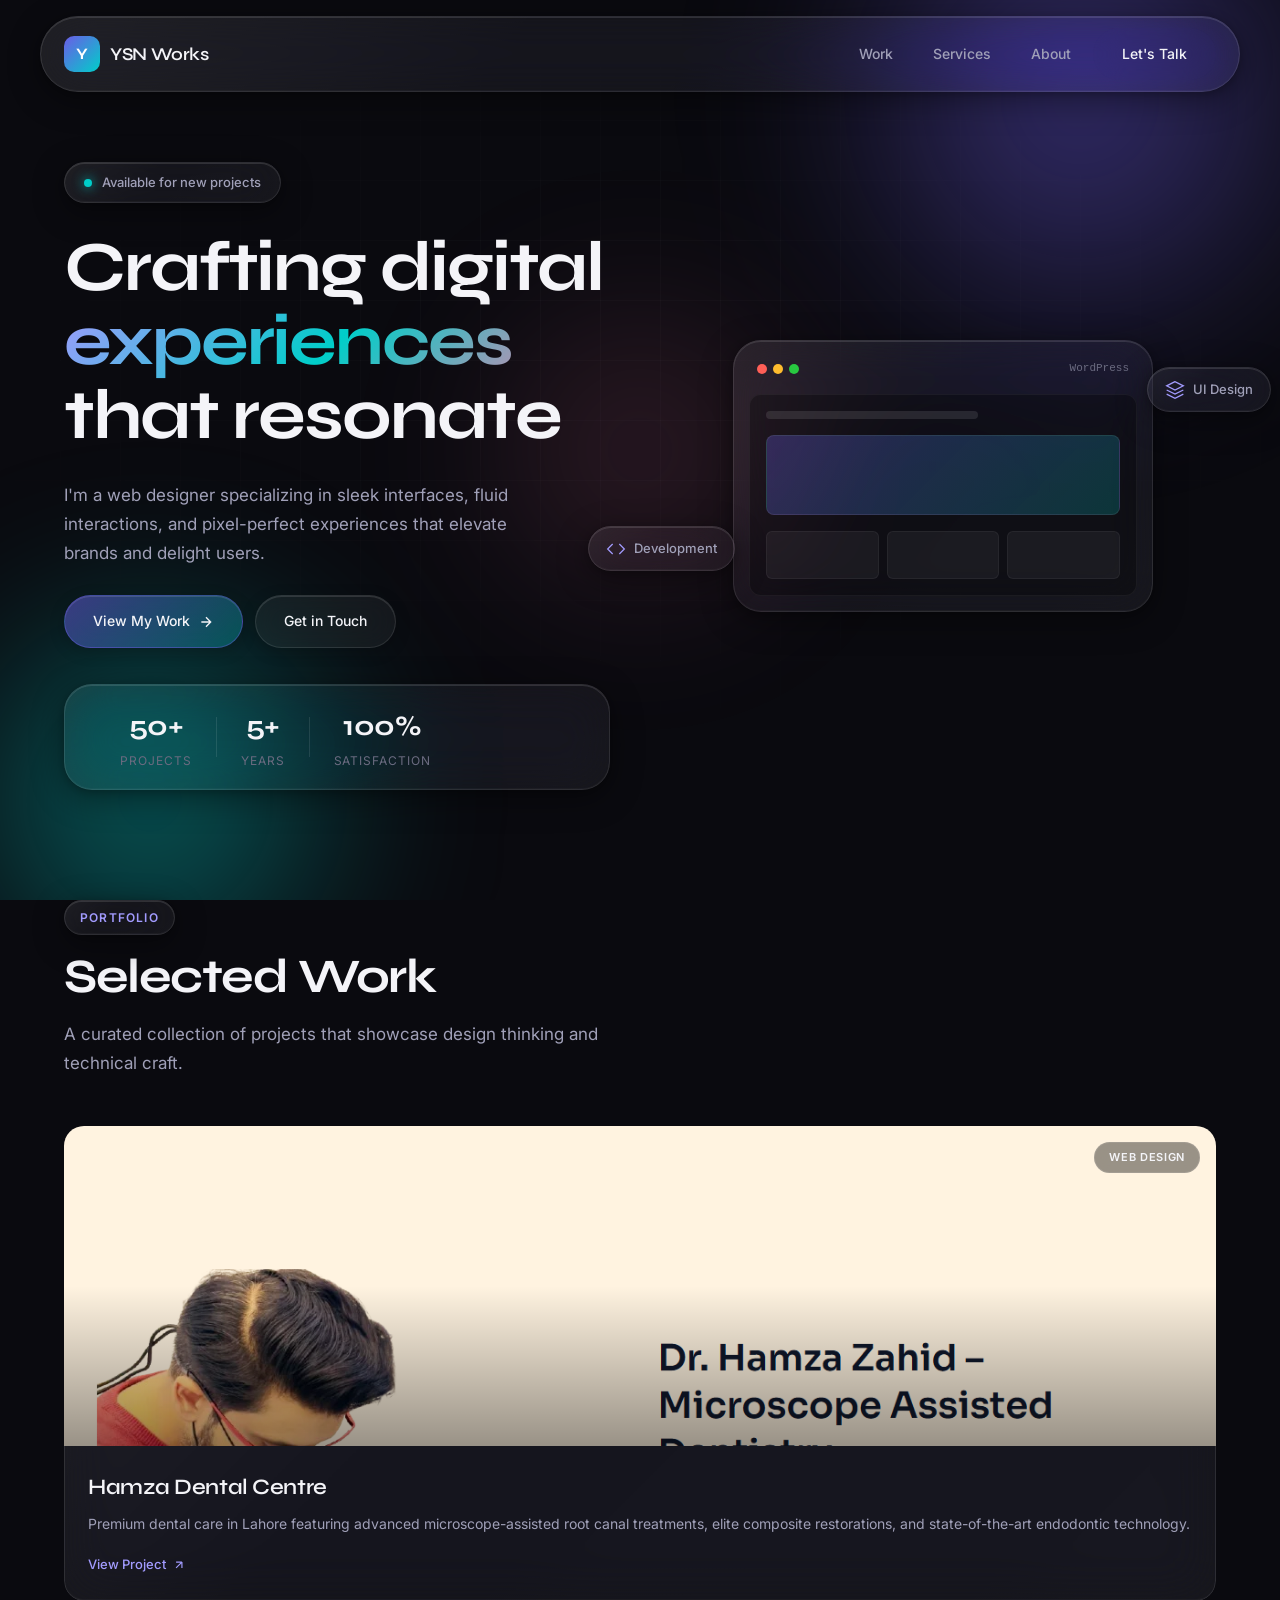
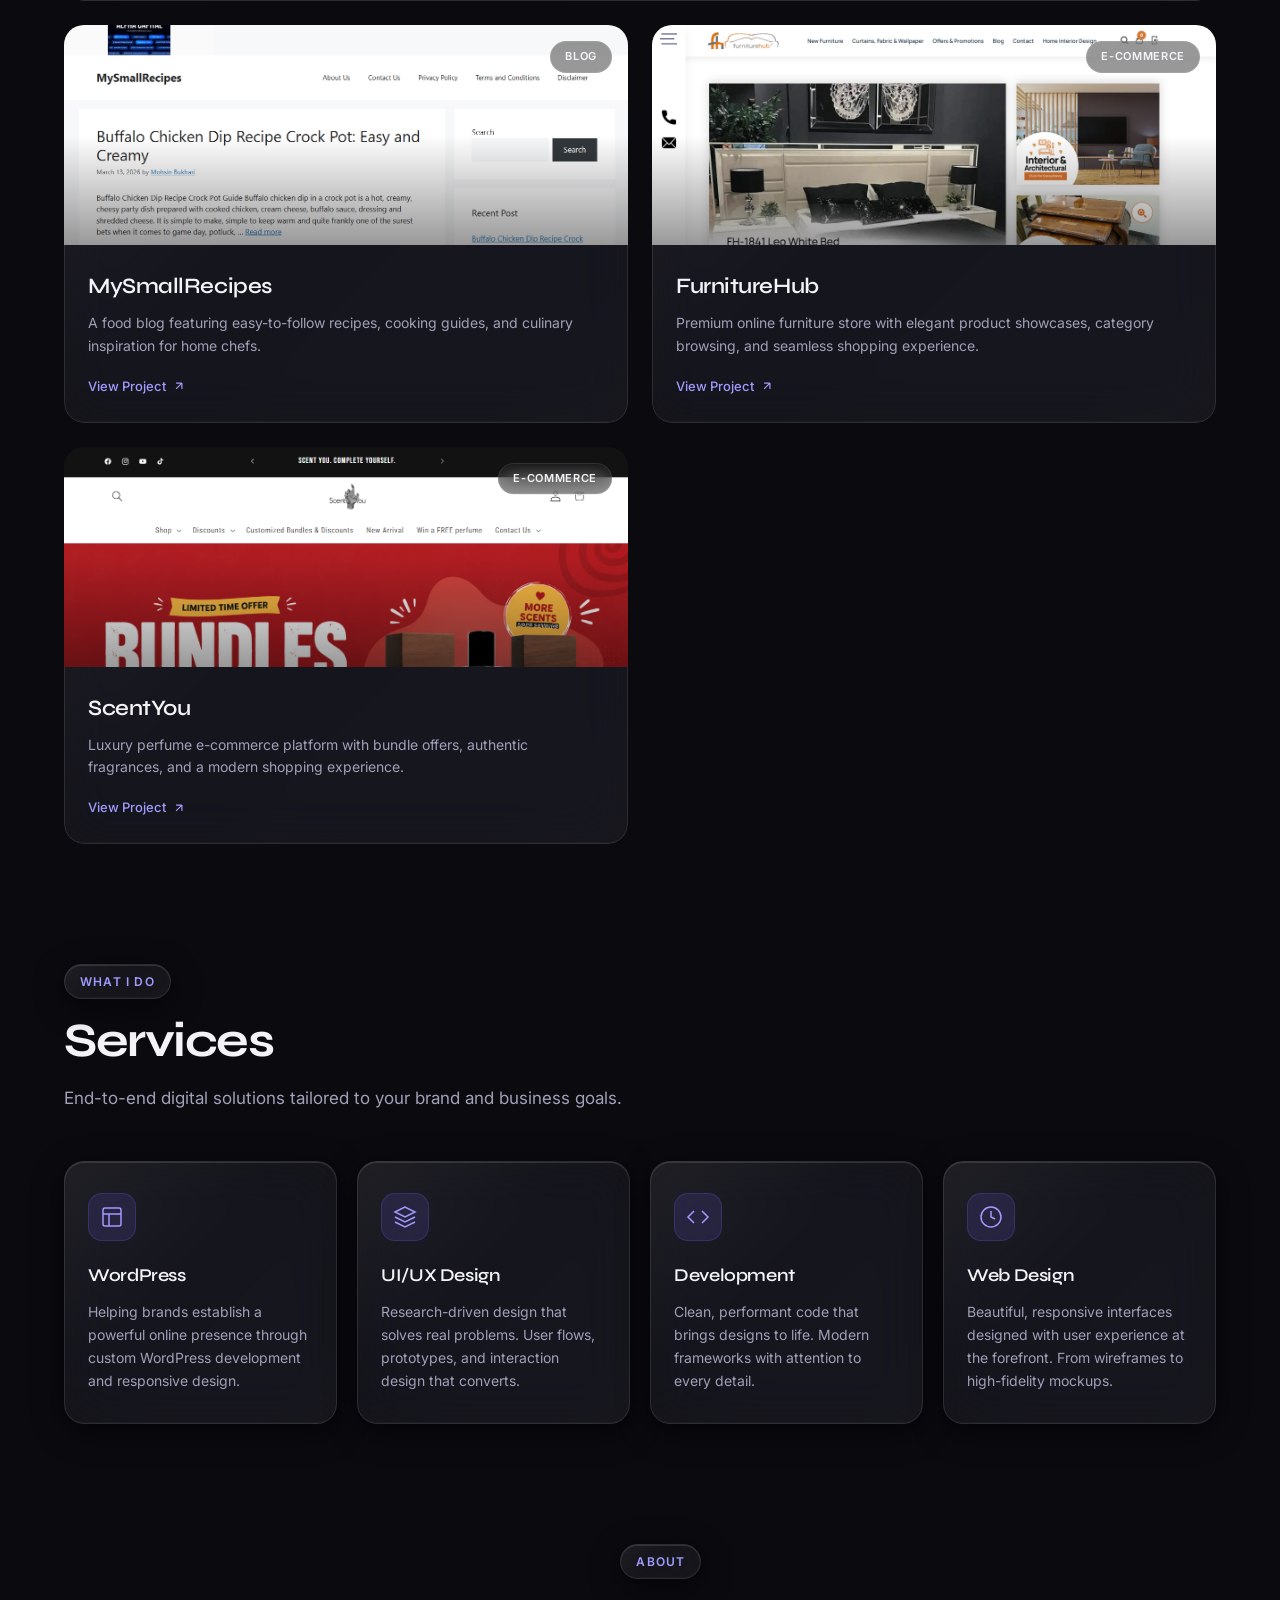
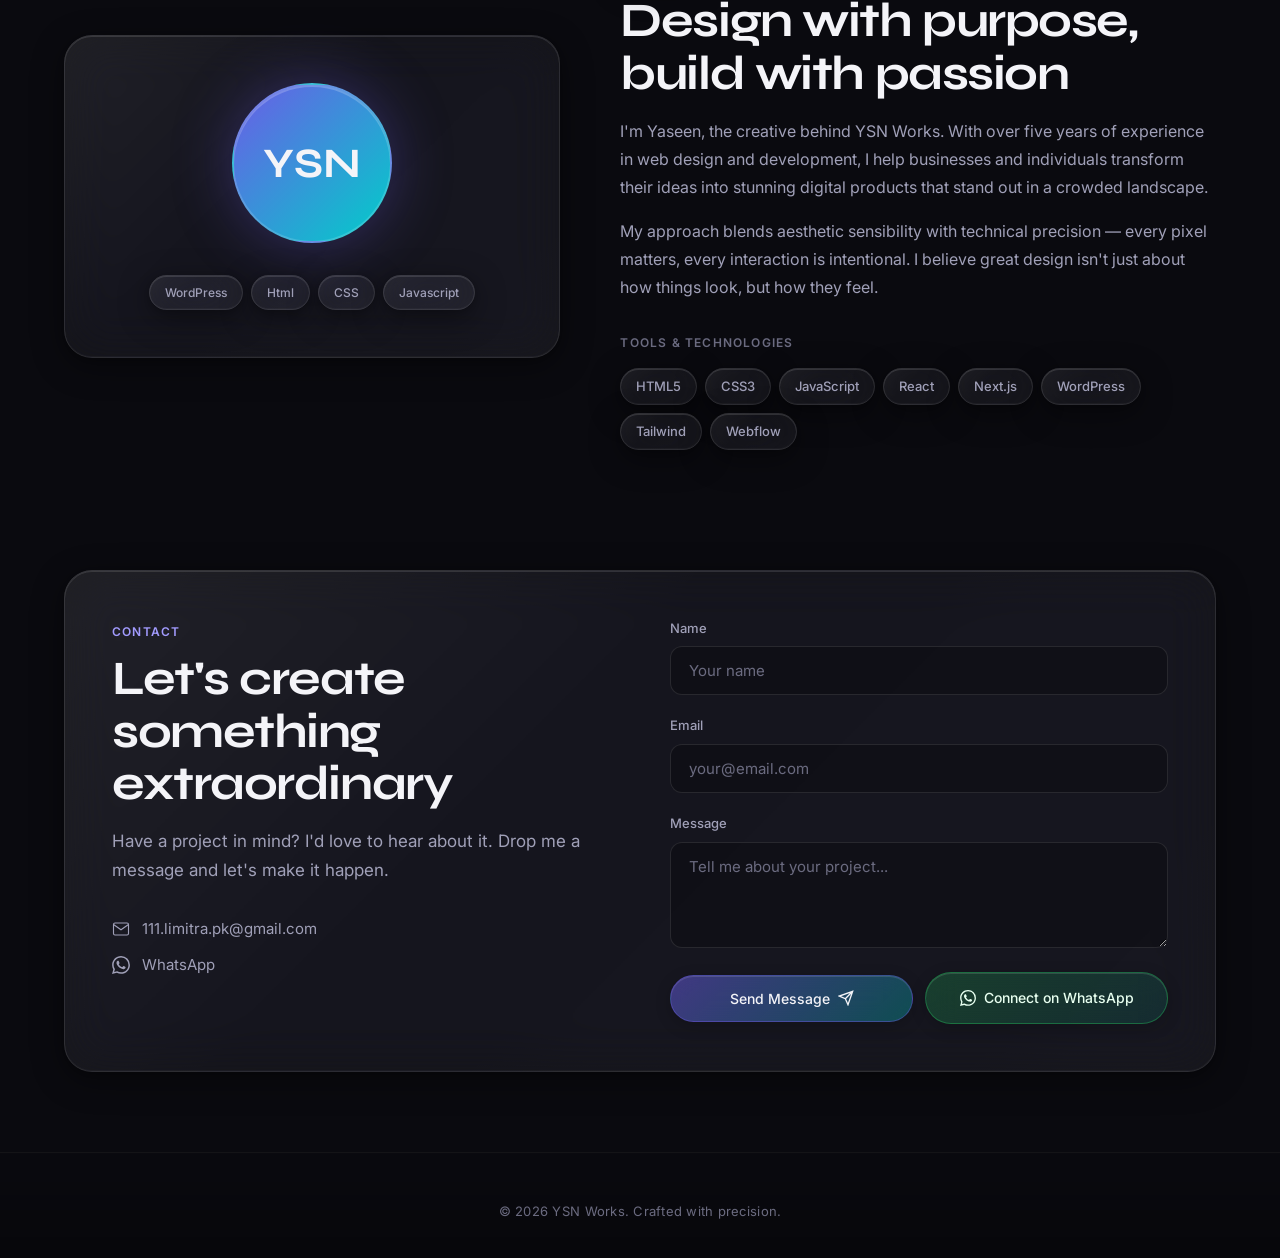
==== index.html @ 9c125fc9 "Add files via upload" ====
<!DOCTYPE html>
<html lang="en">

<head>
  <meta charset="UTF-8">
  <meta name="viewport" content="width=device-width, initial-scale=1.0">
  <meta name="description" content="YSN Works — Premium web design and digital experiences crafted with precision.">
  <title>YSN Works — WordPress Developer</title>
  <link rel="icon" type="image/png" href="Favicon.png">
<link rel="apple-touch-icon" href="Favicon.png">
  <link rel="preconnect" href="https://fonts.googleapis.com">
  <link rel="preconnect" href="https://fonts.gstatic.com" crossorigin>
  <link
    href="https://fonts.googleapis.com/css2?family=Inter:wght@300;400;500;600;700&family=Syne:wght@500;600;700;800&display=swap"
    rel="stylesheet">
  <link rel="stylesheet" href="styles.css">
</head>

<body>
  <!-- SVG Liquid Glass Filters -->
  <svg class="svg-filters" aria-hidden="true">
    <defs>
      <filter id="liquid-distort" x="-20%" y="-20%" width="140%" height="140%" color-interpolation-filters="sRGB">
        <feTurbulence type="fractalNoise" baseFrequency="0.012" numOctaves="3" seed="2" result="noise">
          <animate attributeName="baseFrequency" values="0.012;0.015;0.012" dur="8s" repeatCount="indefinite" />
        </feTurbulence>
        <feDisplacementMap in="SourceGraphic" in2="noise" scale="8" xChannelSelector="R" yChannelSelector="G"
          result="displaced" />
        <feGaussianBlur in="displaced" stdDeviation="0.5" result="blurred" />
      </filter>
      <filter id="liquid-glow" x="-50%" y="-50%" width="200%" height="200%">
        <feGaussianBlur stdDeviation="20" result="blur" />
        <feColorMatrix in="blur" type="matrix" values="1 0 0 0 0  0 1 0 0 0  0 0 1 0 0  0 0 0 0.4 0" />
      </filter>
    </defs>
  </svg>

  <!-- Ambient Background -->
  <div class="ambient" aria-hidden="true">
    <div class="orb orb-1"></div>
    <div class="orb orb-2"></div>
    <div class="orb orb-3"></div>
    <div class="grid-overlay"></div>
  </div>

  <!-- Navigation -->
  <header class="header">
    <nav class="nav glass-panel glass-nav" aria-label="Main navigation">
      <a href="#" class="logo" aria-label="YSN Works home">
        <span class="logo-mark">Y</span>
        <span class="logo-text">YSN Works</span>
      </a>
      <!-- <button class="nav-toggle" aria-label="Toggle menu" aria-expanded="false">
        <span></span>
        <span></span>
        <span></span>
      </button> -->
      <div class="nav-links-wrap">
        <div class="nav-jelly-pill" aria-hidden="true"></div>
        <ul class="nav-links">
          <li><a href="#work" class="nav-link"><span class="nav-link-text">Work</span></a></li>
          <li><a href="#services" class="nav-link"><span class="nav-link-text">Services</span></a></li>
          <li><a href="#about" class="nav-link"><span class="nav-link-text">About</span></a></li>
          <li><a href="#contact" class="nav-link nav-cta glass-btn"><span class="nav-link-text">Let's Talk</span></a></li>
        </ul>
      </div>
    </nav>
    <div class="nav-overlay" aria-hidden="true"></div>
  </header>

  <main>
    <!-- Hero -->
    <section class="hero" id="home">
      <div class="hero-content">
        <div class="glass-panel glass-badge">
          <span class="badge-dot"></span>
          Available for new projects
        </div>
        <h1 class="hero-title">
          <span class="title-line">Crafting digital</span>
          <span class="title-line title-accent">experiences</span>
          <span class="title-line">that resonate</span>
        </h1>
        <p class="hero-desc">
          I'm a web designer specializing in sleek interfaces, fluid interactions,
          and pixel-perfect experiences that elevate brands and delight users.
        </p>
        <div class="hero-actions">
          <a href="#work" class="glass-btn glass-btn-primary">
            View My Work
            <svg width="16" height="16" viewBox="0 0 24 24" fill="none" stroke="currentColor" stroke-width="2"
              aria-hidden="true">
              <path d="M5 12h14M12 5l7 7-7 7" />
            </svg>
          </a>
          <a href="#contact" class="glass-btn">Get in Touch</a>
        </div>
        <div class="hero-stats glass-panel">
          <div class="stat">
            <span class="stat-num">50+</span>
            <span class="stat-label">Projects</span>
          </div>
          <div class="stat-divider"></div>
          <div class="stat">
            <span class="stat-num">5+</span>
            <span class="stat-label">Years</span>
          </div>
          <div class="stat-divider"></div>
          <div class="stat">
            <span class="stat-num">100%</span>
            <span class="stat-label">Satisfaction</span>
          </div>
        </div>
      </div>
      <div class="hero-visual">
        <div class="glass-panel glass-card hero-card">
          <div class="card-header">
            <div class="window-dots">
              <span></span><span></span><span></span>
            </div>
            <span class="card-label">WordPress</span>
          </div>
          <div class="card-preview">
            <div class="preview-nav"></div>
            <div class="preview-hero-block"></div>
            <div class="preview-grid">
              <div class="preview-item"></div>
              <div class="preview-item"></div>
              <div class="preview-item"></div>
            </div>
          </div>
        </div>
        <div class="glass-panel glass-float glass-float-1">
          <svg width="20" height="20" viewBox="0 0 24 24" fill="none" stroke="currentColor" stroke-width="1.5"
            aria-hidden="true">
            <path d="M12 2L2 7l10 5 10-5-10-5zM2 17l10 5 10-5M2 12l10 5 10-5" />
          </svg>
          <span>UI Design</span>
        </div>
        <div class="glass-panel glass-float glass-float-2">
          <svg width="20" height="20" viewBox="0 0 24 24" fill="none" stroke="currentColor" stroke-width="1.5"
            aria-hidden="true">
            <path d="M16 18l6-6-6-6M8 6l-6 6 6 6" />
          </svg>
          <span>Development</span>
        </div>
      </div>
    </section>

    <!-- Work -->
    <section class="section" id="work">
  <div class="section-header">
    <span class="section-tag glass-panel">Portfolio</span>
    <h2 class="section-title">Selected Work</h2>
    <p class="section-desc">A curated collection of projects that showcase design thinking and technical craft.</p>
  </div>
  <div class="work-grid">
    
    <!-- Card 1: Hamza Dental Centre (Featured) -->
    <article class="glass-panel work-card work-card-featured">
      <div class="work-image">
        <img src="img-1.png" alt="Hamza Dental Centre - Microscope Assisted Dentistry" loading="lazy">
        <div class="work-overlay">
          <span class="work-tag">Web Design</span>
        </div>
      </div>
      <div class="work-info">
        <h3>Hamza Dental Centre</h3>
        <p>Premium dental care in Lahore featuring advanced microscope-assisted root canal treatments, elite composite restorations, and state-of-the-art endodontic technology.</p>
        <a href="https://hamzadentalcentre.com/" target="_blank" rel="noopener noreferrer" class="work-link" aria-label="View Hamza Dental Centre project">
          View Project
          <svg width="14" height="14" viewBox="0 0 24 24" fill="none" stroke="currentColor" stroke-width="2">
            <path d="M7 17L17 7M17 7H7M17 7v10" />
          </svg>
        </a>
      </div>
    </article>

    <!-- Card 2: MySmallRecipes -->
    <article class="glass-panel work-card">
      <div class="work-image">
        <img src="img-2.png" alt="MySmallRecipes - Food Blog" loading="lazy">
        <div class="work-overlay">
          <span class="work-tag">Blog</span>
        </div>
      </div>
      <div class="work-info">
        <h3>MySmallRecipes</h3>
        <p>A food blog featuring easy-to-follow recipes, cooking guides, and culinary inspiration for home chefs.</p>
        <a href="https://mysmallrecipes.com/" target="_blank" rel="noopener noreferrer" class="work-link" aria-label="View MySmallRecipes project">
          View Project
          <svg width="14" height="14" viewBox="0 0 24 24" fill="none" stroke="currentColor" stroke-width="2">
            <path d="M7 17L17 7M17 7H7M17 7v10" />
          </svg>
        </a>
      </div>
    </article>

    <!-- Card 3: FurnitureHub -->
    <article class="glass-panel work-card">
      <div class="work-image">
        <img src="img-3.png" alt="FurnitureHub - Online Furniture Store" loading="lazy">
        <div class="work-overlay">
          <span class="work-tag">E-Commerce</span>
        </div>
      </div>
      <div class="work-info">
        <h3>FurnitureHub</h3>
        <p>Premium online furniture store with elegant product showcases, category browsing, and seamless shopping experience.</p>
        <a href="https://furniturehub.pk/" target="_blank" rel="noopener noreferrer" class="work-link" aria-label="View FurnitureHub project">
          View Project
          <svg width="14" height="14" viewBox="0 0 24 24" fill="none" stroke="currentColor" stroke-width="2">
            <path d="M7 17L17 7M17 7H7M17 7v10" />
          </svg>
        </a>
      </div>
    </article>

    <!-- Card 4: ScentYou -->
    <article class="glass-panel work-card">
      <div class="work-image">
        <img src="img-4.png" alt="ScentYou - Perfume Store" loading="lazy">
        <div class="work-overlay">
          <span class="work-tag">E-Commerce</span>
        </div>
      </div>
      <div class="work-info">
        <h3>ScentYou</h3>
        <p>Luxury perfume e-commerce platform with bundle offers, authentic fragrances, and a modern shopping experience.</p>
        <a href="https://scentyou.pk/" target="_blank" rel="noopener noreferrer" class="work-link" aria-label="View ScentYou project">
          View Project
          <svg width="14" height="14" viewBox="0 0 24 24" fill="none" stroke="currentColor" stroke-width="2">
            <path d="M7 17L17 7M17 7H7M17 7v10" />
          </svg>
        </a>
      </div>
    </article>

  </div>
</section>

    <!-- Services -->
    <section class="section" id="services">
      <div class="section-header">
        <span class="section-tag glass-panel">What I Do</span>
        <h2 class="section-title">Services</h2>
        <p class="section-desc">End-to-end digital solutions tailored to your brand and business goals.</p>
      </div>
      <div class="services-grid">
        <div class="glass-panel service-card">
          <div class="service-icon">
            <svg width="24" height="24" viewBox="0 0 24 24" fill="none" stroke="currentColor" stroke-width="1.5">
              <rect x="3" y="3" width="18" height="18" rx="2" />
              <path d="M3 9h18M9 21V9" />
            </svg>
          </div>
          <h3>WordPress</h3>
          <p>Helping brands establish a powerful online presence through custom WordPress development and responsive design.</p>
        </div>
        <div class="glass-panel service-card">
          <div class="service-icon">
            <svg width="24" height="24" viewBox="0 0 24 24" fill="none" stroke="currentColor" stroke-width="1.5">
              <path d="M12 2L2 7l10 5 10-5-10-5zM2 17l10 5 10-5M2 12l10 5 10-5" />
            </svg>
          </div>
          <h3>UI/UX Design</h3>
          <p>Research-driven design that solves real problems. User flows, prototypes, and interaction design that
            converts.</p>
        </div>
        <div class="glass-panel service-card">
          <div class="service-icon">
            <svg width="24" height="24" viewBox="0 0 24 24" fill="none" stroke="currentColor" stroke-width="1.5">
              <path d="M16 18l6-6-6-6M8 6l-6 6 6 6" />
            </svg>
          </div>
          <h3>Development</h3>
          <p>Clean, performant code that brings designs to life. Modern frameworks with attention to every detail.</p>
        </div>
        <div class="glass-panel service-card">
          <div class="service-icon">
            <svg width="24" height="24" viewBox="0 0 24 24" fill="none" stroke="currentColor" stroke-width="1.5">
              <circle cx="12" cy="12" r="10" />
              <path d="M12 6v6l4 2" />
            </svg>
          </div>
          <h3>Web Design</h3>
          <p>Beautiful, responsive interfaces designed with user experience at the forefront. From wireframes to
            high-fidelity mockups.</p>
        </div>
      </div>
    </section>

    <!-- About -->
    <section class="section" id="about">
      <div class="about-layout">
        <div class="about-visual">
          <div class="glass-panel about-card">
            <div class="about-avatar">
              <span>YSN</span>
            </div>
            <div class="about-skills-mini">
              <span class="glass-panel skill-pill">WordPress</span>
              <span class="glass-panel skill-pill">Html</span>
              <span class="glass-panel skill-pill">CSS</span>
              <span class="glass-panel skill-pill">Javascript</span>
            </div>
          </div>
        </div>
        <div class="about-content">
          <span class="section-tag glass-panel">About</span>
          <h2 class="section-title">Design with purpose,<br>build with passion</h2>
          <p class="about-text">
            I'm Yaseen, the creative behind YSN Works. With over five years of experience in web design
            and development, I help businesses and individuals transform their ideas into stunning digital
            products that stand out in a crowded landscape.
          </p>
          <p class="about-text">
            My approach blends aesthetic sensibility with technical precision — every pixel matters,
            every interaction is intentional. I believe great design isn't just about how things look,
            but how they feel.
          </p>
          <div class="tools-list">
            <span class="tools-label">Tools & Technologies</span>
            <div class="tools-grid">
              <span class="glass-panel tool-item">HTML5</span>
              <span class="glass-panel tool-item">CSS3</span>
              <span class="glass-panel tool-item">JavaScript</span>
              <span class="glass-panel tool-item">React</span>
              <span class="glass-panel tool-item">Next.js</span>
              <span class="glass-panel tool-item">WordPress</span>
              <span class="glass-panel tool-item">Tailwind</span>
              <span class="glass-panel tool-item">Webflow</span>
            </div>
          </div>
        </div>
      </div>
    </section>

    <!-- Contact -->
    <section class="section section-contact" id="contact">
      <div class="contact-wrapper glass-panel">
        <div class="contact-content">
          <span class="section-tag">Contact</span>
          <h2 class="section-title">Let's create something<br>extraordinary</h2>
          <p class="section-desc">Have a project in mind? I'd love to hear about it. Drop me a message and let's make it
            happen.</p>
          <div class="contact-links">
            <a href="mailto:111.limitra.pk@gmail.com" class="contact-link">
              <svg width="18" height="18" viewBox="0 0 24 24" fill="none" stroke="currentColor" stroke-width="1.5">
                <path d="M4 4h16c1.1 0 2 .9 2 2v12c0 1.1-.9 2-2 2H4c-1.1 0-2-.9-2-2V6c0-1.1.9-2 2-2z" />
                <path d="M22 6l-10 7L2 6" />
              </svg>
              111.limitra.pk@gmail.com
            </a>
            <a href="https://wa.me/message/6MF5FBRHGIPXM1" class="contact-link" target="_blank" rel="noopener noreferrer">
              <svg width="18" height="18" viewBox="0 0 24 24" fill="currentColor" aria-hidden="true">
                <path d="M17.472 14.382c-.297-.149-1.758-.867-2.03-.967-.273-.099-.471-.148-.67.15-.197.297-.767.966-.94 1.164-.173.199-.347.223-.644.075-.297-.15-1.255-.463-2.39-1.475-.883-.788-1.48-1.761-1.653-2.059-.173-.297-.018-.458.13-.606.134-.133.298-.347.446-.52.149-.174.198-.298.298-.497.099-.198.05-.371-.025-.52-.075-.149-.669-1.612-.916-2.207-.242-.579-.487-.5-.669-.51-.173-.008-.371-.01-.57-.01-.198 0-.52.074-.792.372-.272.297-1.04 1.016-1.04 2.479 0 1.462 1.065 2.875 1.213 3.074.149.198 2.096 3.2 5.077 4.487.709.306 1.262.489 1.694.625.712.227 1.36.195 1.871.118.571-.085 1.758-.719 2.006-1.413.248-.694.248-1.289.173-1.413-.074-.124-.272-.198-.57-.347m-5.421 7.403h-.004a9.87 9.87 0 01-5.031-1.378l-.361-.214-3.741.982.998-3.648-.235-.374a9.86 9.86 0 01-1.51-5.26c.001-5.45 4.436-9.884 9.888-9.884 2.64 0 5.122 1.03 6.988 2.898a9.825 9.825 0 012.893 6.994c-.003 5.45-4.435 9.884-9.885 9.884m8.413-18.297A11.815 11.815 0 0012.05 0C5.495 0 .16 5.335.157 11.892c0 2.096.547 4.142 1.588 5.945L.057 24l6.305-1.654a11.882 11.882 0 005.683 1.448h.005c6.554 0 11.89-5.335 11.893-11.893a11.821 11.821 0 00-3.48-8.413z"/>
              </svg>
              WhatsApp
            </a>
          </div>
        </div>
        <form class="contact-form" aria-label="Contact form" novalidate>
          <input type="checkbox" name="botcheck" class="form-botcheck" tabindex="-1" autocomplete="off" aria-hidden="true">
          <div class="form-group">
            <label for="name">Name</label>
            <input type="text" id="name" name="name" placeholder="Your name" required>
          </div>
          <div class="form-group">
            <label for="email">Email</label>
            <input type="email" id="email" name="email" placeholder="your@email.com" required>
          </div>
          <div class="form-group">
            <label for="message">Message</label>
            <textarea id="message" name="message" rows="4" placeholder="Tell me about your project..."
              required></textarea>
          </div>
          <div class="form-actions">
            <button type="submit" class="glass-btn glass-btn-primary form-submit" id="contact-submit">
              <span class="btn-label">Send Message</span>
              <svg class="btn-icon" width="16" height="16" viewBox="0 0 24 24" fill="none" stroke="currentColor" stroke-width="2" aria-hidden="true">
                <path d="M22 2L11 13M22 2l-7 20-4-9-9-4 20-7z" />
              </svg>
            </button>
            <a
              href="https://wa.me/message/6MF5FBRHGIPXM1"
              class="glass-btn whatsapp-btn"
              target="_blank"
              rel="noopener noreferrer"
            >
              <svg class="btn-icon" width="16" height="16" viewBox="0 0 24 24" fill="currentColor" aria-hidden="true">
                <path d="M17.472 14.382c-.297-.149-1.758-.867-2.03-.967-.273-.099-.471-.148-.67.15-.197.297-.767.966-.94 1.164-.173.199-.347.223-.644.075-.297-.15-1.255-.463-2.39-1.475-.883-.788-1.48-1.761-1.653-2.059-.173-.297-.018-.458.13-.606.134-.133.298-.347.446-.52.149-.174.198-.298.298-.497.099-.198.05-.371-.025-.52-.075-.149-.669-1.612-.916-2.207-.242-.579-.487-.5-.669-.51-.173-.008-.371-.01-.57-.01-.198 0-.52.074-.792.372-.272.297-1.04 1.016-1.04 2.479 0 1.462 1.065 2.875 1.213 3.074.149.198 2.096 3.2 5.077 4.487.709.306 1.262.489 1.694.625.712.227 1.36.195 1.871.118.571-.085 1.758-.719 2.006-1.413.248-.694.248-1.289.173-1.413-.074-.124-.272-.198-.57-.347m-5.421 7.403h-.004a9.87 9.87 0 01-5.031-1.378l-.361-.214-3.741.982.998-3.648-.235-.374a9.86 9.86 0 01-1.51-5.26c.001-5.45 4.436-9.884 9.888-9.884 2.64 0 5.122 1.03 6.988 2.898a9.825 9.825 0 012.893 6.994c-.003 5.45-4.435 9.884-9.885 9.884m8.413-18.297A11.815 11.815 0 0012.05 0C5.495 0 .16 5.335.157 11.892c0 2.096.547 4.142 1.588 5.945L.057 24l6.305-1.654a11.882 11.882 0 005.683 1.448h.005c6.554 0 11.89-5.335 11.893-11.893a11.821 11.821 0 00-3.48-8.413z"/>
              </svg>
              <span class="btn-label">Connect on WhatsApp</span>
            </a>
          </div>
          <p class="form-status" id="form-status" role="status" aria-live="polite"></p>
        </form>
      </div>
    </section>
  </main>

  <footer class="footer">
    <p class="footer-copy">&copy; 2026 YSN Works. Crafted with precision.</p>
  </footer>

  <script src="contact-config.js"></script>
  <script src="main.js"></script>
</body>

</html>
---- styles.css ----
/* ============================================
   YSN Works — Liquid Glass Portfolio
   Dark theme · iOS 26-inspired glass material
   ============================================ */

:root {
  --bg-deep: #0a0a0f;
  --bg-base: #0f0f17;
  --bg-elevated: #16161f;

  --text-primary: #f4f4f8;
  --text-secondary: #a0a0b8;
  --text-muted: #6b6b80;

  --accent: #6c5ce7;
  --accent-light: #a29bfe;
  --accent-glow: rgba(108, 92, 231, 0.35);
  --accent-secondary: #00cec9;
  --accent-secondary-glow: rgba(0, 206, 201, 0.25);

  --glass-bg: rgba(255, 255, 255, 0.04);
  --glass-bg-hover: rgba(255, 255, 255, 0.07);
  --glass-border: rgba(255, 255, 255, 0.1);
  --glass-border-bright: rgba(255, 255, 255, 0.18);
  --glass-highlight: rgba(255, 255, 255, 0.12);
  --glass-shadow: rgba(0, 0, 0, 0.4);

  --radius-sm: 12px;
  --radius-md: 20px;
  --radius-lg: 28px;
  --radius-full: 9999px;

  --font-display: 'Syne', system-ui, sans-serif;
  --font-body: 'Inter', system-ui, sans-serif;

  --nav-height: 72px;
  --section-gap: 120px;
  --container: 1200px;

  --ease-out: cubic-bezier(0.16, 1, 0.3, 1);
  --ease-spring: cubic-bezier(0.34, 1.56, 0.64, 1);
  --ease-jelly: cubic-bezier(0.68, -0.55, 0.265, 1.55);
}

*,
*::before,
*::after {
  box-sizing: border-box;
  margin: 0;
  padding: 0;
}

html {
  scroll-behavior: smooth;
  -webkit-font-smoothing: antialiased;
  -moz-osx-font-smoothing: grayscale;
  overflow-x: hidden;
}

body {
  font-family: var(--font-body);
  font-size: 16px;
  line-height: 1.6;
  color: var(--text-primary);
  background: var(--bg-deep);
  overflow-x: hidden;
  min-height: 100vh;
}

.svg-filters {
  position: absolute;
  width: 0;
  height: 0;
  overflow: hidden;
}

/* ---- Ambient Background ---- */
.ambient {
  position: fixed;
  inset: 0;
  z-index: 0;
  pointer-events: none;
  overflow: hidden;
}

.orb {
  position: absolute;
  border-radius: 50%;
  filter: blur(80px);
  opacity: 0.5;
  animation: orb-drift 20s ease-in-out infinite;
}

.orb-1 {
  width: 600px;
  height: 600px;
  background: radial-gradient(circle, var(--accent) 0%, transparent 70%);
  top: -200px;
  right: -100px;
  animation-delay: 0s;
}

.orb-2 {
  width: 500px;
  height: 500px;
  background: radial-gradient(circle, var(--accent-secondary) 0%, transparent 70%);
  bottom: -150px;
  left: -100px;
  animation-delay: -7s;
}

.orb-3 {
  width: 400px;
  height: 400px;
  background: radial-gradient(circle, #fd79a8 0%, transparent 70%);
  top: 50%;
  left: 50%;
  transform: translate(-50%, -50%);
  opacity: 0.2;
  animation-delay: -14s;
}

@keyframes orb-drift {

  0%,
  100% {
    transform: translate(0, 0) scale(1);
  }

  33% {
    transform: translate(30px, -40px) scale(1.05);
  }

  66% {
    transform: translate(-20px, 30px) scale(0.95);
  }
}

.grid-overlay {
  position: absolute;
  inset: 0;
  background-image:
    linear-gradient(rgba(255, 255, 255, 0.02) 1px, transparent 1px),
    linear-gradient(90deg, rgba(255, 255, 255, 0.02) 1px, transparent 1px);
  background-size: 60px 60px;
  mask-image: radial-gradient(ellipse 80% 60% at 50% 40%, black 20%, transparent 70%);
}

/* ---- Liquid Glass Panel System ---- */
.glass-panel {
  position: relative;
  isolation: isolate;
  border-radius: var(--radius-md);
}

.glass-panel::before {
  content: '';
  position: absolute;
  inset: 0;
  border-radius: inherit;
  z-index: -2;
  backdrop-filter: blur(24px) saturate(1.8);
  -webkit-backdrop-filter: blur(24px) saturate(1.8);
  background: var(--glass-bg);
}

.glass-panel::after {
  content: '';
  position: absolute;
  inset: 0;
  border-radius: inherit;
  z-index: -1;
  border: 1px solid var(--glass-border);
  box-shadow:
    inset 0 1px 0 var(--glass-highlight),
    inset 0 -1px 0 rgba(255, 255, 255, 0.03),
    0 8px 32px var(--glass-shadow),
    0 2px 8px rgba(0, 0, 0, 0.2);
  pointer-events: none;
}

/* Chromium liquid distortion layer */
@supports (backdrop-filter: blur(1px)) {

  .glass-panel>.glass-distort,
  .glass-panel.glass-distort-enabled::before {
    filter: url(#liquid-distort);
  }
}

/* Specular rim light on top edge */
.glass-panel {
  background: linear-gradient(135deg,
      rgba(255, 255, 255, 0.06) 0%,
      rgba(255, 255, 255, 0.01) 40%,
      rgba(255, 255, 255, 0.02) 100%);
}

/* ---- Navigation ---- */
.header {
  position: fixed;
  top: 0;
  left: 0;
  right: 0;
  z-index: 100;
  padding: 16px 24px;
}

.nav {
  display: flex;
  align-items: center;
  justify-content: space-between;
  max-width: var(--container);
  margin: 0 auto;
  padding: 12px 24px;
  border-radius: var(--radius-full);
}

.glass-nav {
  transition: box-shadow 0.4s var(--ease-out), transform 0.5s var(--ease-spring);
}

.glass-nav.scrolled {
  transform: scale(0.98);
}

.glass-nav.scrolled::after {
  box-shadow:
    inset 0 1px 0 var(--glass-highlight),
    inset 0 -1px 0 rgba(255, 255, 255, 0.03),
    0 12px 40px var(--glass-shadow),
    0 0 60px var(--accent-glow);
}

.logo {
  display: flex;
  align-items: center;
  gap: 10px;
  text-decoration: none;
  color: var(--text-primary);
  transition: transform 0.45s var(--ease-jelly);
}

.logo:hover {
  transform: scale(1.04);
}

.logo-mark {
  display: flex;
  align-items: center;
  justify-content: center;
  width: 36px;
  height: 36px;
  font-family: var(--font-display);
  font-weight: 700;
  font-size: 16px;
  background: linear-gradient(135deg, var(--accent), var(--accent-secondary));
  border-radius: 10px;
  color: white;
}

.logo-text {
  font-family: var(--font-display);
  font-weight: 600;
  font-size: 18px;
  letter-spacing: -0.02em;
}

.nav-links-wrap {
  position: relative;
}

.nav-links {
  display: flex;
  align-items: center;
  gap: 4px;
  list-style: none;
  position: relative;
}

.nav-links li {
  position: relative;
  z-index: 1;
}

/* Floating liquid glass jelly pill */
.nav-jelly-pill {
  position: absolute;
  top: 0;
  left: 0;
  width: 0;
  height: 0;
  border-radius: var(--radius-full);
  pointer-events: none;
  z-index: 0;
  opacity: 0;
  visibility: hidden;
  background: linear-gradient(145deg,
      rgba(255, 255, 255, 0.16) 0%,
      rgba(255, 255, 255, 0.04) 45%,
      rgba(108, 92, 231, 0.12) 100%);
  backdrop-filter: blur(20px) saturate(2);
  -webkit-backdrop-filter: blur(20px) saturate(2);
  border: 1px solid rgba(255, 255, 255, 0.18);
  box-shadow:
    inset 0 1px 0 rgba(255, 255, 255, 0.28),
    inset 0 -2px 8px rgba(255, 255, 255, 0.04),
    0 6px 24px rgba(108, 92, 231, 0.3),
    0 0 40px rgba(0, 206, 201, 0.12);
  transition:
    left 0.5s var(--ease-jelly),
    top 0.5s var(--ease-jelly),
    width 0.5s var(--ease-jelly),
    height 0.5s var(--ease-jelly),
    opacity 0.35s ease,
    visibility 0.35s ease;
  transform-origin: center center;
  will-change: left, top, width, height, transform;
}

.nav-jelly-pill.visible {
  opacity: 1;
  visibility: visible;
}

.nav-jelly-pill.wobble {
  animation: nav-jelly-wobble 0.65s var(--ease-jelly);
}

@keyframes nav-jelly-wobble {
  0% {
    transform: scale(0.88, 1.12);
  }

  20% {
    transform: scale(1.14, 0.9);
  }

  40% {
    transform: scale(0.94, 1.08);
  }

  60% {
    transform: scale(1.06, 0.96);
  }

  80% {
    transform: scale(0.98, 1.02);
  }

  100% {
    transform: scale(1, 1);
  }
}

.nav-link {
  display: block;
  text-decoration: none;
  color: var(--text-secondary);
  font-size: 14px;
  font-weight: 500;
  padding: 10px 18px;
  border-radius: var(--radius-full);
  position: relative;
  transition: color 0.3s ease, transform 0.45s var(--ease-jelly);
}

.nav-link-text {
  display: block;
  transition: transform 0.45s var(--ease-jelly);
}

.nav-link:hover,
.nav-link:focus-visible {
  color: var(--text-primary);
  outline: none;
}

.nav-link:hover .nav-link-text,
.nav-link:focus-visible .nav-link-text {
  transform: scale(1.06) translateY(-1px);
  animation: nav-text-jelly 0.55s var(--ease-jelly);
}

@keyframes nav-text-jelly {
  0% {
    transform: scale(1) translateY(0);
  }

  35% {
    transform: scale(1.1, 0.94) translateY(-3px);
  }

  65% {
    transform: scale(0.97, 1.04) translateY(-1px);
  }

  100% {
    transform: scale(1.06) translateY(-1px);
  }
}

.nav-cta {
  color: var(--text-primary) !important;
  background: transparent !important;
  border-color: transparent !important;
  box-shadow: none !important;
}

.nav-cta:hover {
  background: transparent !important;
  border-color: transparent !important;
  box-shadow: none !important;
  transform: none !important;
}

.nav-cta.glass-btn:hover .nav-link-text {
  transform: scale(1.08) translateY(-2px);
}

.nav-toggle {
  display: none;
  flex-direction: column;
  gap: 5px;
  background: none;
  border: none;
  cursor: pointer;
  padding: 8px;
  position: relative;
  z-index: 101;
}

.nav-toggle span {
  display: block;
  width: 22px;
  height: 2px;
  background: var(--text-primary);
  border-radius: 2px;
  transition: transform 0.3s, opacity 0.3s;
}

/* ---- Glass Buttons ---- */
.glass-btn {
  display: inline-flex;
  align-items: center;
  gap: 8px;
  padding: 14px 28px;
  font-family: var(--font-body);
  font-size: 14px;
  font-weight: 500;
  color: var(--text-primary);
  text-decoration: none;
  border: none;
  cursor: pointer;
  border-radius: var(--radius-full);
  position: relative;
  isolation: isolate;
  background: rgba(255, 255, 255, 0.05);
  backdrop-filter: blur(16px);
  -webkit-backdrop-filter: blur(16px);
  border: 1px solid var(--glass-border);
  box-shadow:
    inset 0 1px 0 var(--glass-highlight),
    0 4px 16px rgba(0, 0, 0, 0.2);
  transition: transform 0.3s var(--ease-spring), background 0.3s, box-shadow 0.3s, border-color 0.3s;
}

.glass-btn:hover {
  background: rgba(255, 255, 255, 0.09);
  border-color: var(--glass-border-bright);
  transform: translateY(-2px);
  box-shadow:
    inset 0 1px 0 rgba(255, 255, 255, 0.15),
    0 8px 24px rgba(0, 0, 0, 0.3),
    0 0 20px var(--accent-glow);
}

.glass-btn-primary {
  background: linear-gradient(135deg, rgba(108, 92, 231, 0.5), rgba(0, 206, 201, 0.3));
  border-color: rgba(108, 92, 231, 0.4);
}

.glass-btn-primary:hover {
  background: linear-gradient(135deg, rgba(108, 92, 231, 0.65), rgba(0, 206, 201, 0.45));
  box-shadow:
    inset 0 1px 0 rgba(255, 255, 255, 0.2),
    0 8px 32px var(--accent-glow),
    0 0 40px var(--accent-secondary-glow);
}

/* ---- Hero ---- */
.hero {
  position: relative;
  z-index: 1;
  display: grid;
  grid-template-columns: 1fr 1fr;
  gap: 60px;
  align-items: center;
  max-width: var(--container);
  margin: 0 auto;
  padding: calc(var(--nav-height) + 60px) 24px 80px;
  min-height: 100vh;
}

.hero-content {
  display: flex;
  flex-direction: column;
  gap: 28px;
}

.glass-badge {
  display: inline-flex;
  align-items: center;
  gap: 10px;
  padding: 10px 20px;
  font-size: 13px;
  font-weight: 500;
  color: var(--text-secondary);
  border-radius: var(--radius-full);
  align-self: flex-start;
}

.badge-dot {
  width: 8px;
  height: 8px;
  background: #00cec9;
  border-radius: 50%;
  box-shadow: 0 0 12px #00cec9;
  animation: pulse-dot 2s ease-in-out infinite;
}

@keyframes pulse-dot {

  0%,
  100% {
    opacity: 1;
    transform: scale(1);
  }

  50% {
    opacity: 0.7;
    transform: scale(0.85);
  }
}

.hero-title {
  font-family: var(--font-display);
  font-size: clamp(40px, 5.5vw, 72px);
  font-weight: 700;
  line-height: 1.05;
  letter-spacing: -0.03em;
}

.title-line {
  display: block;
}

.title-accent {
  background: linear-gradient(135deg, var(--accent-light), var(--accent-secondary), #fd79a8);
  -webkit-background-clip: text;
  background-clip: text;
  -webkit-text-fill-color: transparent;
}

.hero-desc {
  font-size: 17px;
  color: var(--text-secondary);
  max-width: 480px;
  line-height: 1.7;
}

.hero-actions {
  display: flex;
  gap: 12px;
  flex-wrap: wrap;
}

.hero-stats {
  display: flex;
  align-items: center;
  gap: 0;
  padding: 20px 32px;
  border-radius: var(--radius-lg);
  margin-top: 8px;
}

.stat {
  display: flex;
  flex-direction: column;
  align-items: center;
  padding: 0 24px;
}

.stat-num {
  font-family: var(--font-display);
  font-size: 28px;
  font-weight: 700;
  letter-spacing: -0.02em;
}

.stat-label {
  font-size: 12px;
  color: var(--text-muted);
  text-transform: uppercase;
  letter-spacing: 0.08em;
  margin-top: 2px;
}

.stat-divider {
  width: 1px;
  height: 40px;
  background: var(--glass-border);
}

/* Hero Visual */
.hero-visual {
  position: relative;
  display: flex;
  justify-content: center;
  align-items: center;
}

.hero-card {
  width: 100%;
  max-width: 420px;
  padding: 16px;
  border-radius: var(--radius-lg);
  animation: float-card 6s ease-in-out infinite;
}

@keyframes float-card {

  0%,
  100% {
    transform: translateY(0);
  }

  50% {
    transform: translateY(-12px);
  }
}

.card-header {
  display: flex;
  align-items: center;
  justify-content: space-between;
  margin-bottom: 12px;
  padding: 4px 8px;
}

.window-dots {
  display: flex;
  gap: 6px;
}

.window-dots span {
  width: 10px;
  height: 10px;
  border-radius: 50%;
  background: rgba(255, 255, 255, 0.15);
}

.window-dots span:first-child {
  background: #ff5f57;
}

.window-dots span:nth-child(2) {
  background: #febc2e;
}

.window-dots span:nth-child(3) {
  background: #28c840;
}

.card-label {
  font-size: 11px;
  color: var(--text-muted);
  font-family: monospace;
}

.card-preview {
  background: rgba(0, 0, 0, 0.3);
  border-radius: var(--radius-sm);
  padding: 16px;
  border: 1px solid rgba(255, 255, 255, 0.05);
}

.preview-nav {
  height: 8px;
  width: 60%;
  background: rgba(255, 255, 255, 0.1);
  border-radius: 4px;
  margin-bottom: 16px;
}

.preview-hero-block {
  height: 80px;
  background: linear-gradient(135deg, rgba(108, 92, 231, 0.3), rgba(0, 206, 201, 0.2));
  border-radius: 8px;
  margin-bottom: 16px;
  border: 1px solid rgba(255, 255, 255, 0.08);
}

.preview-grid {
  display: grid;
  grid-template-columns: repeat(3, 1fr);
  gap: 8px;
}

.preview-item {
  height: 48px;
  background: rgba(255, 255, 255, 0.05);
  border-radius: 6px;
  border: 1px solid rgba(255, 255, 255, 0.05);
}

.glass-float {
  position: absolute;
  display: flex;
  align-items: center;
  gap: 8px;
  padding: 12px 18px;
  font-size: 13px;
  font-weight: 500;
  color: var(--text-secondary);
  border-radius: var(--radius-full);
  white-space: nowrap;
}

.glass-float svg {
  color: var(--accent-light);
}

.glass-float-1 {
  top: 10%;
  right: -10%;
  animation: float-1 5s ease-in-out infinite;
}

.glass-float-2 {
  bottom: 15%;
  left: -15%;
  animation: float-2 7s ease-in-out infinite;
}

@keyframes float-1 {

  0%,
  100% {
    transform: translate(0, 0);
  }

  50% {
    transform: translate(-8px, 12px);
  }
}

@keyframes float-2 {

  0%,
  100% {
    transform: translate(0, 0);
  }

  50% {
    transform: translate(10px, -8px);
  }
}

/* ---- Sections ---- */
.section {
  position: relative;
  z-index: 1;
  max-width: var(--container);
  margin: 0 auto;
  padding: 0 24px var(--section-gap);
}

.section-header {
  margin-bottom: 48px;
}

.section-tag {
  display: inline-block;
  padding: 8px 16px;
  font-size: 12px;
  font-weight: 600;
  text-transform: uppercase;
  letter-spacing: 0.1em;
  color: var(--accent-light);
  border-radius: var(--radius-full);
  margin-bottom: 16px;
}

.section-title {
  font-family: var(--font-display);
  font-size: clamp(32px, 4vw, 48px);
  font-weight: 700;
  letter-spacing: -0.03em;
  line-height: 1.1;
  margin-bottom: 16px;
}

.section-desc {
  font-size: 17px;
  color: var(--text-secondary);
  max-width: 560px;
  line-height: 1.7;
}

/* ---- Work Grid ---- */
.work-grid {
  display: grid;
  grid-template-columns: repeat(2, 1fr);
  gap: 24px;
}

.work-card {
  overflow: hidden;
  transition: transform 0.4s var(--ease-out), box-shadow 0.4s;
  cursor: pointer;
}

.work-card:hover {
  transform: translateY(-4px);
}

.work-card:hover::after {
  box-shadow:
    inset 0 1px 0 var(--glass-highlight),
    0 16px 48px var(--glass-shadow),
    0 0 40px var(--accent-glow);
}

.work-card-featured {
  grid-column: span 2;
}

.work-image {
  height: 220px;
  position: relative;
  overflow: hidden;
}

.work-card-featured .work-image {
  height: 320px;
}

/* NEW: Image styles for screenshots */
.work-image img {
  width: 100%;
  height: 100%;
  object-fit: cover;
  object-position: top;
  transition: transform 0.5s var(--ease-out);
}

.work-card:hover .work-image img {
  transform: scale(1.05);
}

/* REMOVE old gradient backgrounds */
/*
.work-image-1 {
  background: linear-gradient(135deg, #1a1a2e 0%, #6c5ce7 50%, #0a0a0f 100%);
}

.work-image-2 {
  background: linear-gradient(160deg, #0f0f17 0%, #00cec9 60%, #1a1a2e 100%);
}

.work-image-3 {
  background: linear-gradient(200deg, #fd79a8 0%, #6c5ce7 50%, #0a0a0f 100%);
}

.work-image-4 {
  background: linear-gradient(135deg, #1a1a2e 0%, #a29bfe 40%, #00cec9 100%);
}
*/

.work-overlay {
  position: absolute;
  inset: 0;
  display: flex;
  align-items: flex-start;
  justify-content: flex-end;
  padding: 16px;
  background: linear-gradient(to top, rgba(0, 0, 0, 0.4) 0%, transparent 50%);
  pointer-events: none; /* Allow clicks to pass through to image */
}

.work-tag {
  padding: 6px 14px;
  font-size: 11px;
  font-weight: 600;
  text-transform: uppercase;
  letter-spacing: 0.06em;
  background: rgba(0, 0, 0, 0.4);
  backdrop-filter: blur(12px);
  border: 1px solid var(--glass-border);
  border-radius: var(--radius-full);
  color: var(--text-primary);
}

.work-info {
  padding: 24px;
}

.work-info h3 {
  font-family: var(--font-display);
  font-size: 22px;
  font-weight: 600;
  margin-bottom: 8px;
  letter-spacing: -0.02em;
}

.work-info p {
  font-size: 14px;
  color: var(--text-secondary);
  margin-bottom: 16px;
  line-height: 1.6;
}

.work-link {
  display: inline-flex;
  align-items: center;
  gap: 6px;
  font-size: 13px;
  font-weight: 500;
  color: var(--accent-light);
  text-decoration: none;
  transition: gap 0.3s var(--ease-out);
}

.work-link:hover {
  gap: 10px;
}
/* ---- Services ---- */
.services-grid {
  display: grid;
  grid-template-columns: repeat(4, 1fr);
  gap: 20px;
}

.service-card {
  padding: 32px 24px;
  transition: transform 0.4s var(--ease-out);
}

.service-card:hover {
  transform: translateY(-4px);
}

.service-icon {
  display: flex;
  align-items: center;
  justify-content: center;
  width: 48px;
  height: 48px;
  margin-bottom: 20px;
  border-radius: 14px;
  background: rgba(108, 92, 231, 0.15);
  border: 1px solid rgba(108, 92, 231, 0.25);
  color: var(--accent-light);
}

.service-card h3 {
  font-family: var(--font-display);
  font-size: 18px;
  font-weight: 600;
  margin-bottom: 10px;
  letter-spacing: -0.02em;
}

.service-card p {
  font-size: 14px;
  color: var(--text-secondary);
  line-height: 1.65;
}

/* ---- About ---- */
.about-layout {
  display: grid;
  grid-template-columns: 1fr 1.2fr;
  gap: 60px;
  align-items: center;
}

.about-card {
  padding: 48px;
  display: flex;
  flex-direction: column;
  align-items: center;
  gap: 32px;
  border-radius: var(--radius-lg);
}

.about-avatar {
  width: 160px;
  height: 160px;
  border-radius: 50%;
  display: flex;
  align-items: center;
  justify-content: center;
  font-family: var(--font-display);
  font-size: 42px;
  font-weight: 700;
  background: linear-gradient(135deg, var(--accent), var(--accent-secondary));
  box-shadow:
    0 0 60px var(--accent-glow),
    inset 0 2px 0 rgba(255, 255, 255, 0.2);
  border: 2px solid rgba(255, 255, 255, 0.15);
}

.about-skills-mini {
  display: flex;
  flex-wrap: wrap;
  gap: 8px;
  justify-content: center;
}

.skill-pill {
  padding: 8px 16px;
  font-size: 12px;
  font-weight: 500;
  color: var(--text-secondary);
  border-radius: var(--radius-full);
}

.about-content .section-tag {
  margin-bottom: 16px;
}

.about-text {
  font-size: 16px;
  color: var(--text-secondary);
  line-height: 1.75;
  margin-bottom: 16px;
}

.tools-list {
  margin-top: 32px;
}

.tools-label {
  display: block;
  font-size: 12px;
  font-weight: 600;
  text-transform: uppercase;
  letter-spacing: 0.1em;
  color: var(--text-muted);
  margin-bottom: 16px;
}

.tools-grid {
  display: flex;
  flex-wrap: wrap;
  gap: 8px;
}

.tool-item {
  padding: 8px 16px;
  font-size: 13px;
  font-weight: 500;
  color: var(--text-secondary);
  border-radius: var(--radius-full);
  transition: color 0.25s, background 0.25s;
}

.tool-item:hover {
  color: var(--text-primary);
  background: rgba(255, 255, 255, 0.08);
}

/* ---- Contact ---- */
.section-contact {
  padding-bottom: 80px;
}

.contact-wrapper {
  display: grid;
  grid-template-columns: 1fr 1fr;
  gap: 60px;
  padding: 48px;
  border-radius: var(--radius-lg);
}

.contact-content .section-tag {
  background: none;
  border: none;
  padding: 0;
  margin-bottom: 12px;
}

.contact-links {
  display: flex;
  flex-direction: column;
  gap: 12px;
  margin-top: 32px;
}

.contact-link {
  display: flex;
  align-items: center;
  gap: 12px;
  font-size: 15px;
  color: var(--text-secondary);
  text-decoration: none;
  transition: color 0.25s;
}

.contact-link:hover {
  color: var(--accent-light);
}

.contact-form {
  display: flex;
  flex-direction: column;
  gap: 20px;
}

.form-group {
  display: flex;
  flex-direction: column;
  gap: 8px;
}

.form-group label {
  font-size: 13px;
  font-weight: 500;
  color: var(--text-secondary);
}

.form-group input,
.form-group textarea {
  padding: 14px 18px;
  font-family: var(--font-body);
  font-size: 15px;
  color: var(--text-primary);
  background: rgba(0, 0, 0, 0.25);
  border: 1px solid var(--glass-border);
  border-radius: var(--radius-sm);
  outline: none;
  transition: border-color 0.25s, box-shadow 0.25s;
  resize: vertical;
}

.form-group input::placeholder,
.form-group textarea::placeholder {
  color: var(--text-muted);
}

.form-group input:focus,
.form-group textarea:focus {
  border-color: rgba(108, 92, 231, 0.5);
  box-shadow: 0 0 0 3px var(--accent-glow);
}

.form-botcheck {
  display: none;
}

.form-actions {
  display: flex;
  flex-wrap: wrap;
  align-items: center;
  gap: 12px;
  margin-top: 4px;
}

.form-actions .glass-btn {
  flex: 1 1 auto;
  min-width: 0;
  justify-content: center;
}

.form-actions .form-submit {
  flex: 1 1 160px;
}

.form-actions .whatsapp-btn {
  flex: 1 1 160px;
}

.btn-icon {
  flex-shrink: 0;
}

.whatsapp-btn {
  background: linear-gradient(135deg, rgba(37, 211, 102, 0.22), rgba(18, 140, 126, 0.18));
  border-color: rgba(37, 211, 102, 0.35);
  color: #e8fff0;
}

.whatsapp-btn:hover {
  background: linear-gradient(135deg, rgba(37, 211, 102, 0.38), rgba(18, 140, 126, 0.32));
  border-color: rgba(37, 211, 102, 0.55);
  box-shadow:
    inset 0 1px 0 rgba(255, 255, 255, 0.15),
    0 8px 28px rgba(37, 211, 102, 0.25),
    0 0 24px rgba(37, 211, 102, 0.15);
}

.form-submit:disabled {
  opacity: 0.7;
  cursor: not-allowed;
  transform: none;
  pointer-events: none;
}

.form-status {
  font-size: 13px;
  line-height: 1.5;
  margin-top: 14px;
  min-height: 20px;
}

.form-status:empty {
  display: none;
}

.form-status.is-success {
  color: var(--accent-secondary);
}

.form-status.is-error {
  color: #ff6b6b;
}

.form-status.is-loading {
  color: var(--text-secondary);
}

/* ---- Footer ---- */
.footer {
  position: relative;
  z-index: 1;
  padding: 48px 24px 36px;
  text-align: center;
  border-top: 1px solid rgba(255, 255, 255, 0.05);
  background: linear-gradient(to top, rgba(0, 0, 0, 0.25), transparent);
}

.footer-copy {
  font-size: 13px;
  color: var(--text-muted);
  letter-spacing: 0.02em;
}

/* ---- Scroll Reveal ---- */
.reveal {
  opacity: 0;
  transform: translateY(24px);
  transition: opacity 0.7s var(--ease-out), transform 0.7s var(--ease-out);
}

.reveal.visible {
  opacity: 1;
  transform: translateY(0);
}

/* ---- Responsive ---- */
@media (max-width: 1024px) {
  .hero {
    grid-template-columns: 1fr;
    gap: 48px;
    text-align: center;
    padding-top: calc(var(--nav-height) + 40px);
  }

  .hero-content {
    align-items: center;
  }

  .hero-desc {
    max-width: 100%;
  }

  .hero-actions {
    justify-content: center;
  }

  .glass-badge {
    align-self: center;
  }

  .glass-float-1 {
    right: 0;
  }

  .glass-float-2 {
    left: 0;
  }

  .services-grid {
    grid-template-columns: repeat(2, 1fr);
  }

  .about-layout {
    grid-template-columns: 1fr;
    gap: 40px;
  }

  .contact-wrapper {
    grid-template-columns: 1fr;
    gap: 40px;
    padding: 32px;
  }
}

@media (max-width: 768px) {
  :root {
    --section-gap: 80px;
  }

  .nav-toggle {
    display: flex;
  }

  .nav-links-wrap {
    position: static;
  }

  .nav-links {
    position: fixed;
    top: 0;
    right: 0;
    bottom: 0;
    z-index: 100;
    width: min(300px, 85vw);
    flex-direction: column;
    align-items: stretch;
    padding: 80px 24px 24px;
    background: rgba(10, 10, 14, 0.7);
    backdrop-filter: blur(24px);
    -webkit-backdrop-filter: blur(24px);
    border-left: 1px solid var(--glass-border);
    transform: translate3d(100%, 0, 0);
    transition: transform 0.4s var(--ease-out);
    gap: 4px;
    isolation: isolate;
    will-change: transform;
  }

  .nav-overlay {
    position: fixed;
    inset: 0;
    background: rgba(0, 0, 0, 0.45);
    z-index: 90;
    opacity: 0;
    visibility: hidden;
    transition: opacity 0.3s ease;
  }

  .nav-overlay.open {
    opacity: 1;
    visibility: visible;
  }

  .nav-links.open {
    transform: translate3d(0, 0, 0);
  }

  .nav-link {
    padding: 14px 16px;
    font-size: 16px;
  }

  .nav-toggle.open span:nth-child(1) {
    transform: rotate(45deg) translate(5px, 5px);
  }

  .nav-toggle.open span:nth-child(2) {
    opacity: 0;
  }

  .nav-toggle.open span:nth-child(3) {
    transform: rotate(-45deg) translate(5px, -5px);
  }

  .work-grid {
    grid-template-columns: 1fr;
  }

  .work-card-featured {
    grid-column: span 1;
  }

  .work-card-featured .work-image,
  .work-image {
    height: 200px;
  }

  .services-grid {
    grid-template-columns: 1fr;
  }

  .hero-stats {
    padding: 16px 20px;
  }

  .stat {
    padding: 0 16px;
  }

  .nav-jelly-pill {
    display: none;
  }

  .glass-float {
    display: none;
  }

  .form-actions {
    flex-direction: column;
  }

  .form-actions .glass-btn {
    width: 100%;
    flex: 1 1 auto;
  }
}

@media (prefers-reduced-motion: reduce) {

  *,
  *::before,
  *::after {
    animation-duration: 0.01ms !important;
    animation-iteration-count: 1 !important;
    transition-duration: 0.01ms !important;
  }

  html {
    scroll-behavior: auto;
  }
}
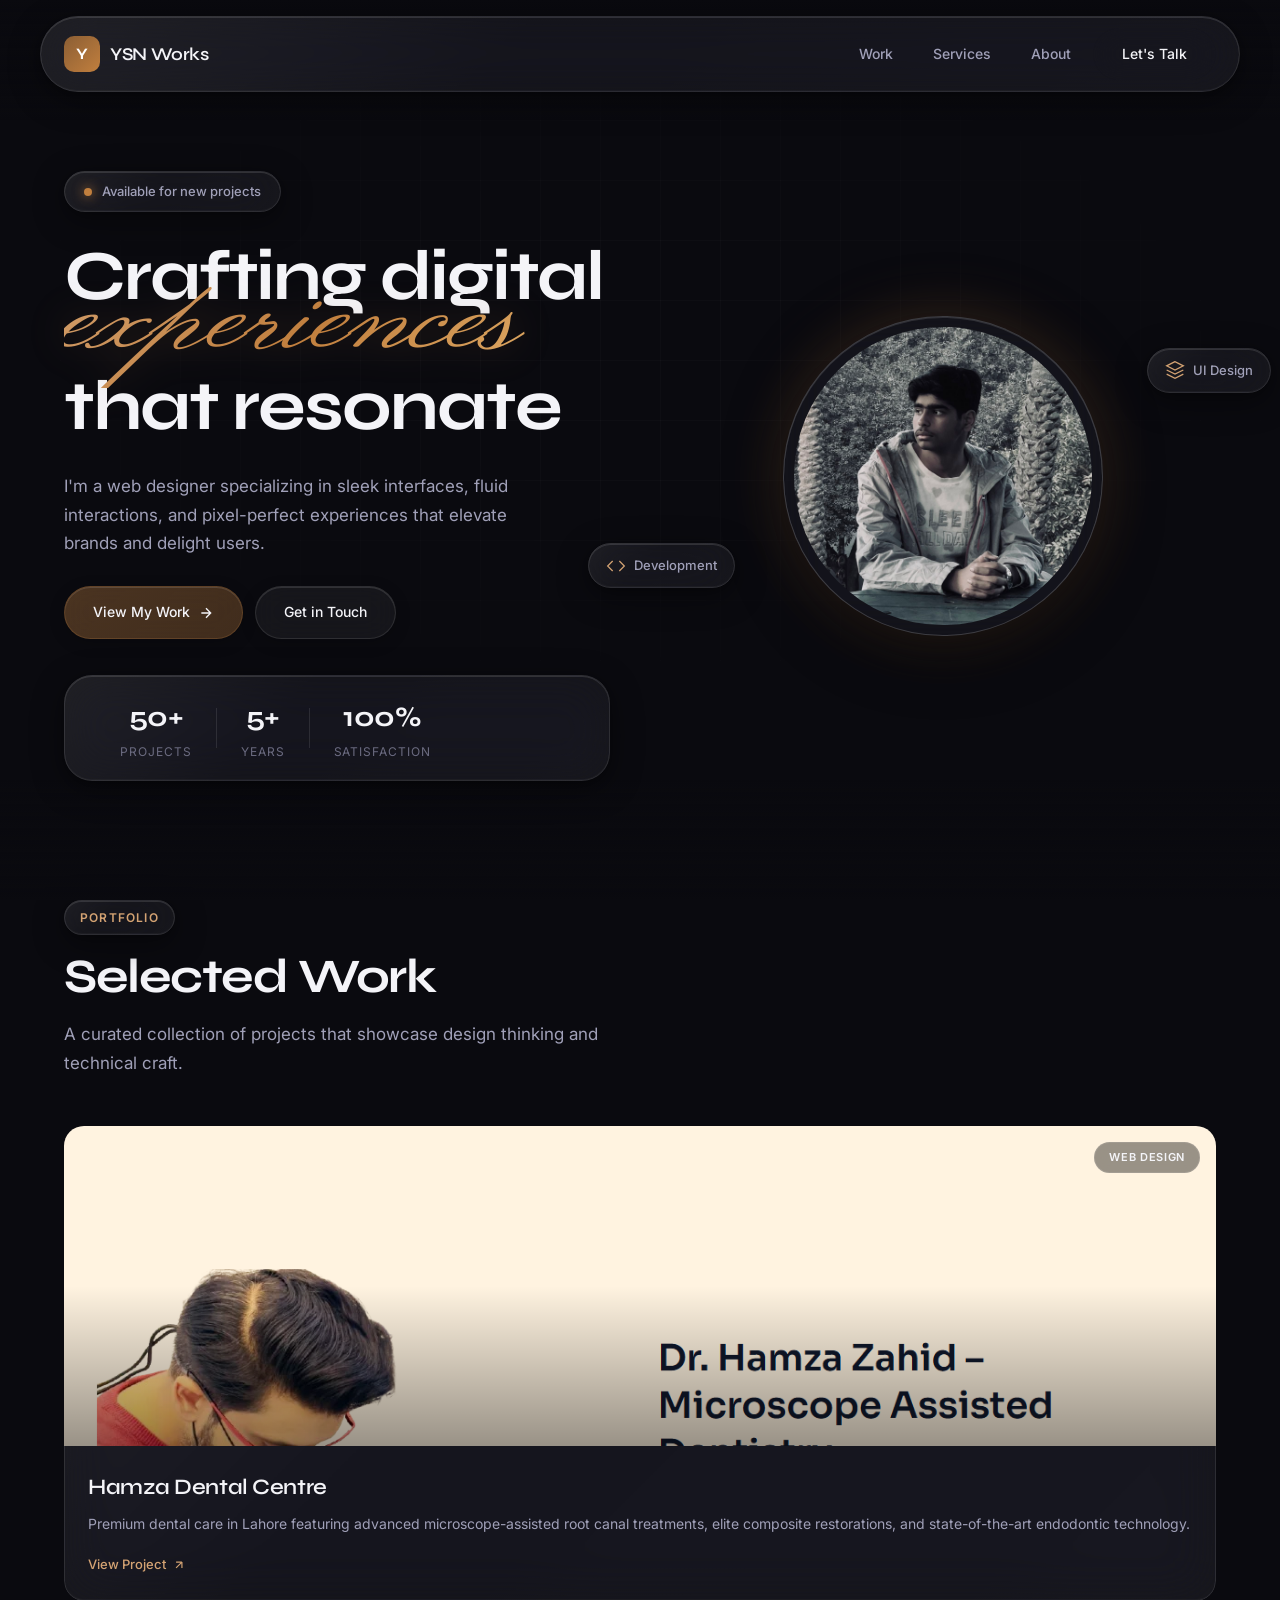
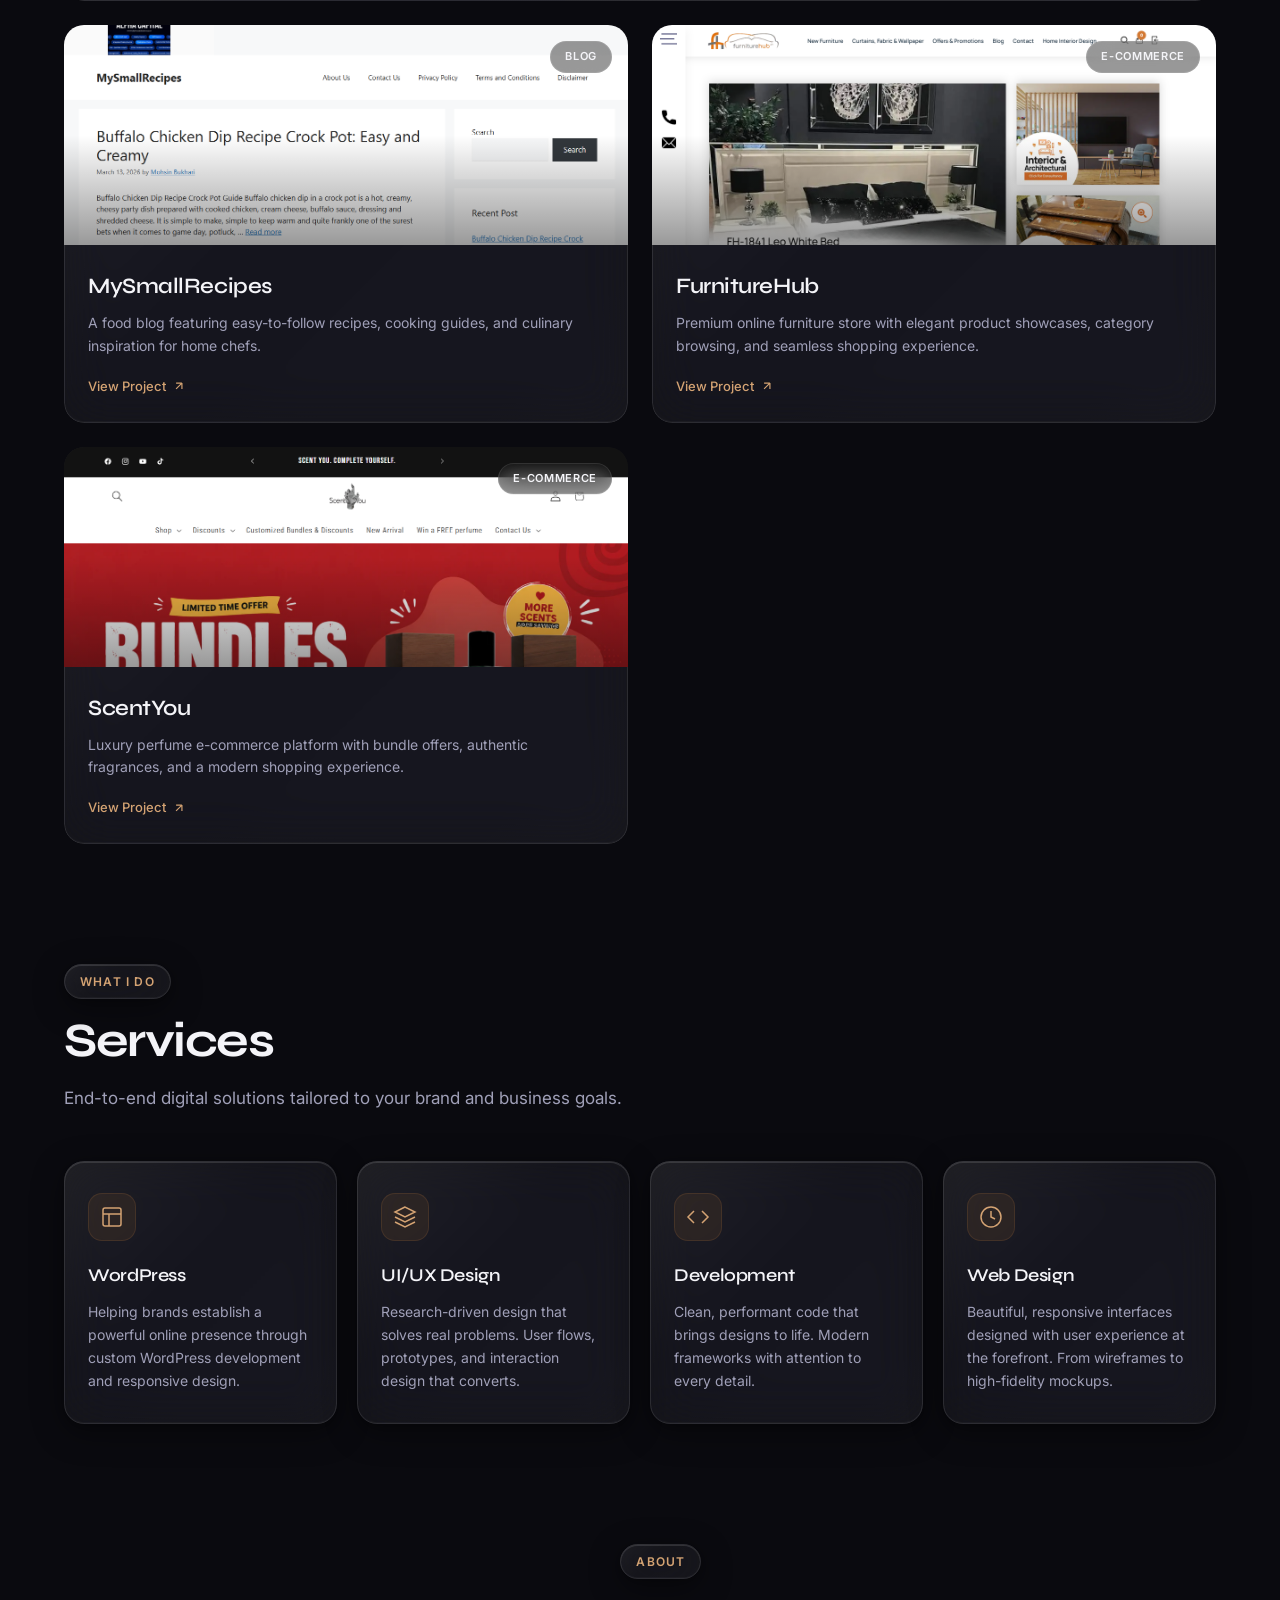
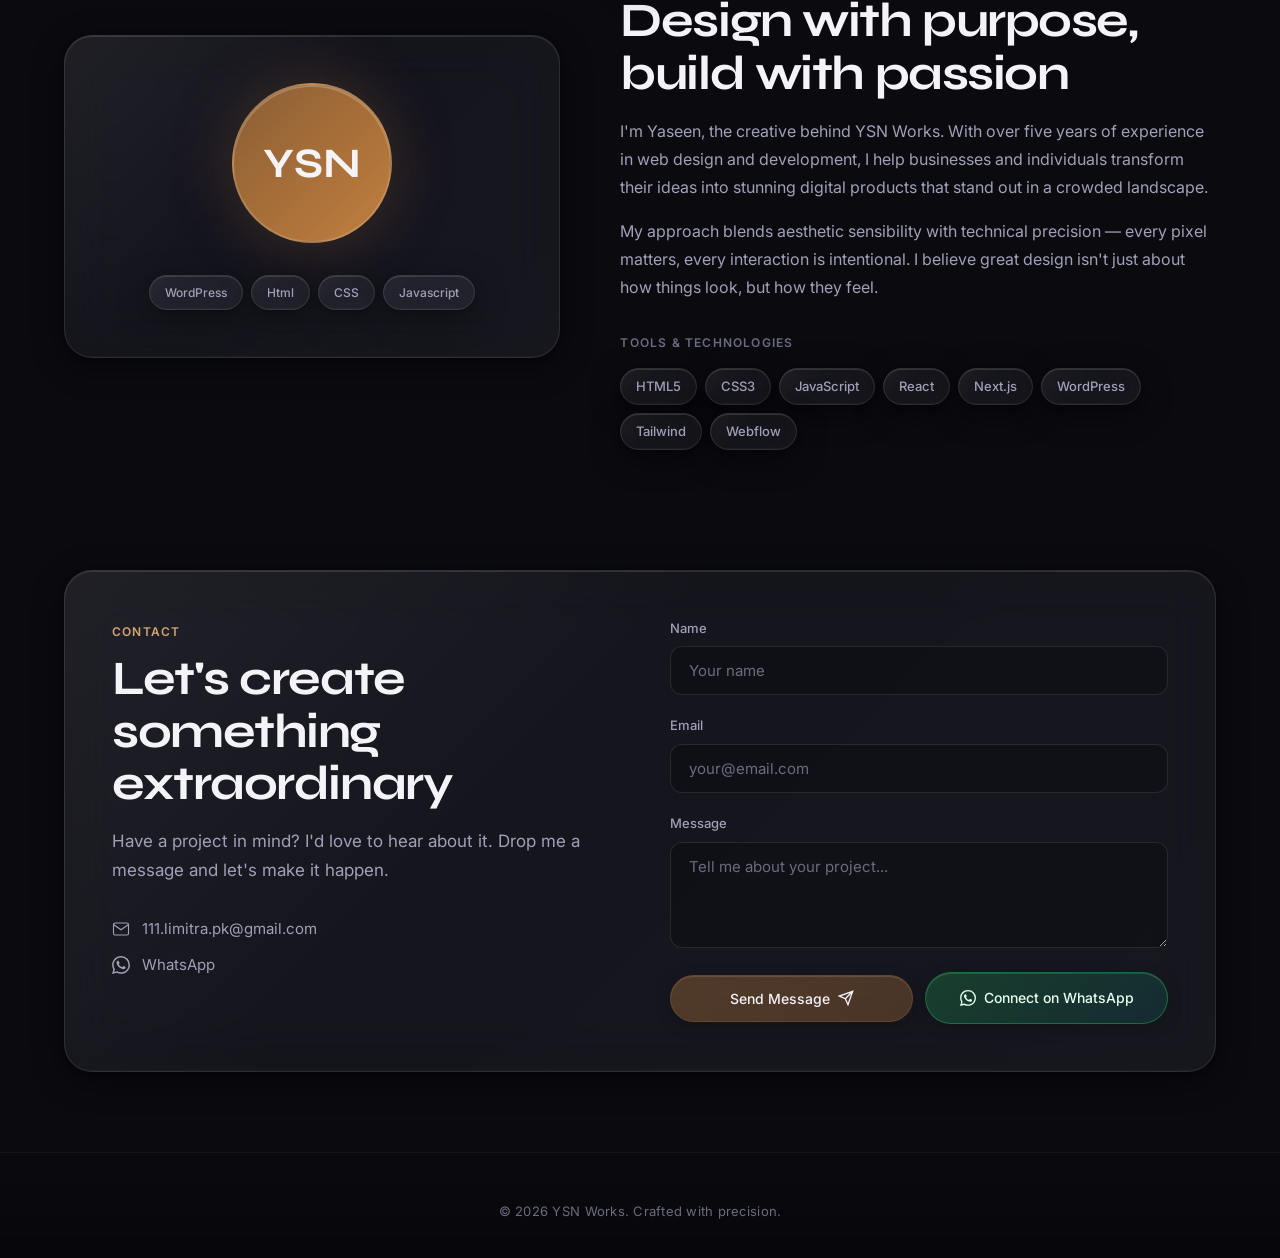
==== commit 7b157f89: "Add files via upload" ====
--- a/index.html
+++ b/index.html
@@ -11,7 +11,7 @@
   <link rel="preconnect" href="https://fonts.googleapis.com">
   <link rel="preconnect" href="https://fonts.gstatic.com" crossorigin>
   <link
-    href="https://fonts.googleapis.com/css2?family=Inter:wght@300;400;500;600;700&family=Syne:wght@500;600;700;800&display=swap"
+    href="https://fonts.googleapis.com/css2?family=Inter:wght@300;400;500;600;700&family=Syne:wght@500;600;700;800&family=Monsieur+La+Doulaise&display=swap"
     rel="stylesheet">
   <link rel="stylesheet" href="styles.css">
 </head>
@@ -37,11 +37,12 @@
 
   <!-- Ambient Background -->
   <div class="ambient" aria-hidden="true">
-    <div class="orb orb-1"></div>
-    <div class="orb orb-2"></div>
-    <div class="orb orb-3"></div>
     <div class="grid-overlay"></div>
   </div>
+
+  <!-- Edge scroll fade -->
+  <div class="scroll-fade scroll-fade-top" aria-hidden="true"></div>
+  <div class="scroll-fade scroll-fade-bottom" aria-hidden="true"></div>
 
   <!-- Navigation -->
   <header class="header">
@@ -113,22 +114,8 @@
         </div>
       </div>
       <div class="hero-visual">
-        <div class="glass-panel glass-card hero-card">
-          <div class="card-header">
-            <div class="window-dots">
-              <span></span><span></span><span></span>
-            </div>
-            <span class="card-label">WordPress</span>
-          </div>
-          <div class="card-preview">
-            <div class="preview-nav"></div>
-            <div class="preview-hero-block"></div>
-            <div class="preview-grid">
-              <div class="preview-item"></div>
-              <div class="preview-item"></div>
-              <div class="preview-item"></div>
-            </div>
-          </div>
+        <div class="hero-photo-card">
+          <img src="Profile.jpeg" alt="Yaseen — YSN Works" class="hero-photo">
         </div>
         <div class="glass-panel glass-float glass-float-1">
           <svg width="20" height="20" viewBox="0 0 24 24" fill="none" stroke="currentColor" stroke-width="1.5"
@@ -163,6 +150,12 @@
         <div class="work-overlay">
           <span class="work-tag">Web Design</span>
         </div>
+        <a href="https://hamzadentalcentre.com/" target="_blank" rel="noopener noreferrer" class="work-view-btn" aria-label="View Hamza Dental Centre project">
+          View Project
+          <svg width="14" height="14" viewBox="0 0 24 24" fill="none" stroke="currentColor" stroke-width="2">
+            <path d="M7 17L17 7M17 7H7M17 7v10" />
+          </svg>
+        </a>
       </div>
       <div class="work-info">
         <h3>Hamza Dental Centre</h3>
@@ -183,6 +176,12 @@
         <div class="work-overlay">
           <span class="work-tag">Blog</span>
         </div>
+        <a href="https://mysmallrecipes.com/" target="_blank" rel="noopener noreferrer" class="work-view-btn" aria-label="View MySmallRecipes project">
+          View Project
+          <svg width="14" height="14" viewBox="0 0 24 24" fill="none" stroke="currentColor" stroke-width="2">
+            <path d="M7 17L17 7M17 7H7M17 7v10" />
+          </svg>
+        </a>
       </div>
       <div class="work-info">
         <h3>MySmallRecipes</h3>
@@ -203,6 +202,12 @@
         <div class="work-overlay">
           <span class="work-tag">E-Commerce</span>
         </div>
+        <a href="https://furniturehub.pk/" target="_blank" rel="noopener noreferrer" class="work-view-btn" aria-label="View FurnitureHub project">
+          View Project
+          <svg width="14" height="14" viewBox="0 0 24 24" fill="none" stroke="currentColor" stroke-width="2">
+            <path d="M7 17L17 7M17 7H7M17 7v10" />
+          </svg>
+        </a>
       </div>
       <div class="work-info">
         <h3>FurnitureHub</h3>
@@ -223,6 +228,12 @@
         <div class="work-overlay">
           <span class="work-tag">E-Commerce</span>
         </div>
+        <a href="https://scentyou.pk/" target="_blank" rel="noopener noreferrer" class="work-view-btn" aria-label="View ScentYou project">
+          View Project
+          <svg width="14" height="14" viewBox="0 0 24 24" fill="none" stroke="currentColor" stroke-width="2">
+            <path d="M7 17L17 7M17 7H7M17 7v10" />
+          </svg>
+        </a>
       </div>
       <div class="work-info">
         <h3>ScentYou</h3>
--- a/styles.css
+++ b/styles.css
@@ -12,11 +12,11 @@
   --text-secondary: #a0a0b8;
   --text-muted: #6b6b80;
 
-  --accent: #6c5ce7;
-  --accent-light: #a29bfe;
-  --accent-glow: rgba(108, 92, 231, 0.35);
-  --accent-secondary: #00cec9;
-  --accent-secondary-glow: rgba(0, 206, 201, 0.25);
+  --accent: #8b5e34;
+  --accent-light: #d4a373;
+  --accent-glow: rgba(139, 94, 52, 0.35);
+  --accent-secondary: #c17f3e;
+  --accent-secondary-glow: rgba(193, 127, 62, 0.25);
 
   --glass-bg: rgba(255, 255, 255, 0.04);
   --glass-bg-hover: rgba(255, 255, 255, 0.07);
@@ -112,7 +112,7 @@
 .orb-3 {
   width: 400px;
   height: 400px;
-  background: radial-gradient(circle, #fd79a8 0%, transparent 70%);
+  background: radial-gradient(circle, #e8b872 0%, transparent 70%);
   top: 50%;
   left: 50%;
   transform: translate(-50%, -50%);
@@ -144,6 +144,27 @@
     linear-gradient(90deg, rgba(255, 255, 255, 0.02) 1px, transparent 1px);
   background-size: 60px 60px;
   mask-image: radial-gradient(ellipse 80% 60% at 50% 40%, black 20%, transparent 70%);
+}
+
+/* Edge scroll fade — content softly fades into the background at the
+   very top and bottom of the viewport as you scroll */
+.scroll-fade {
+  position: fixed;
+  left: 0;
+  right: 0;
+  height: 120px;
+  pointer-events: none;
+  z-index: 90;
+}
+
+.scroll-fade-top {
+  top: 0;
+  background: linear-gradient(to bottom, var(--bg-deep) 0%, transparent 100%);
+}
+
+.scroll-fade-bottom {
+  bottom: 0;
+  background: linear-gradient(to top, var(--bg-deep) 0%, transparent 100%);
 }
 
 /* ---- Liquid Glass Panel System ---- */
@@ -298,22 +319,22 @@
   background: linear-gradient(145deg,
       rgba(255, 255, 255, 0.16) 0%,
       rgba(255, 255, 255, 0.04) 45%,
-      rgba(108, 92, 231, 0.12) 100%);
+      rgba(139, 94, 52, 0.12) 100%);
   backdrop-filter: blur(20px) saturate(2);
   -webkit-backdrop-filter: blur(20px) saturate(2);
   border: 1px solid rgba(255, 255, 255, 0.18);
   box-shadow:
     inset 0 1px 0 rgba(255, 255, 255, 0.28),
     inset 0 -2px 8px rgba(255, 255, 255, 0.04),
-    0 6px 24px rgba(108, 92, 231, 0.3),
-    0 0 40px rgba(0, 206, 201, 0.12);
+    0 6px 24px rgba(139, 94, 52, 0.3),
+    0 0 40px rgba(193, 127, 62, 0.12);
   transition:
-    left 0.5s var(--ease-jelly),
-    top 0.5s var(--ease-jelly),
-    width 0.5s var(--ease-jelly),
-    height 0.5s var(--ease-jelly),
-    opacity 0.35s ease,
-    visibility 0.35s ease;
+    left 0.32s var(--ease-out),
+    top 0.32s var(--ease-out),
+    width 0.32s var(--ease-out),
+    height 0.32s var(--ease-out),
+    opacity 0.2s ease,
+    visibility 0.2s ease;
   transform-origin: center center;
   will-change: left, top, width, height, transform;
 }
@@ -476,12 +497,12 @@
 }
 
 .glass-btn-primary {
-  background: linear-gradient(135deg, rgba(108, 92, 231, 0.5), rgba(0, 206, 201, 0.3));
-  border-color: rgba(108, 92, 231, 0.4);
+  background: linear-gradient(135deg, rgba(139, 94, 52, 0.5), rgba(193, 127, 62, 0.3));
+  border-color: rgba(139, 94, 52, 0.4);
 }
 
 .glass-btn-primary:hover {
-  background: linear-gradient(135deg, rgba(108, 92, 231, 0.65), rgba(0, 206, 201, 0.45));
+  background: linear-gradient(135deg, rgba(139, 94, 52, 0.65), rgba(193, 127, 62, 0.45));
   box-shadow:
     inset 0 1px 0 rgba(255, 255, 255, 0.2),
     0 8px 32px var(--accent-glow),
@@ -523,9 +544,9 @@
 .badge-dot {
   width: 8px;
   height: 8px;
-  background: #00cec9;
+  background: #c17f3e;
   border-radius: 50%;
-  box-shadow: 0 0 12px #00cec9;
+  box-shadow: 0 0 12px #c17f3e;
   animation: pulse-dot 2s ease-in-out infinite;
 }
 
@@ -553,13 +574,25 @@
 
 .title-line {
   display: block;
+  position: relative;
+  z-index: 1;
 }
 
 .title-accent {
-  background: linear-gradient(135deg, var(--accent-light), var(--accent-secondary), #fd79a8);
+  position: relative;
+  z-index: 2;
+  display: block;
+  font-family: 'Monsieur La Doulaise', cursive;
+  font-size: 2.2em;
+  font-weight: 400;
+  line-height: 1;
+  margin: -0.62em 0 -0.12em;
+  padding: 0.05em 0;
+  background: linear-gradient(135deg, var(--accent-light), var(--accent-secondary), #e8b872);
   -webkit-background-clip: text;
   background-clip: text;
   -webkit-text-fill-color: transparent;
+  filter: drop-shadow(0 0 18px var(--accent-glow)); 
 }
 
 .hero-desc {
@@ -628,6 +661,34 @@
   animation: float-card 6s ease-in-out infinite;
 }
 
+/* Hero photo (circular) */
+.hero-photo-card {
+  position: relative;
+  width: 320px;
+  max-width: 80%;
+  aspect-ratio: 1 / 1;
+  border-radius: 50%;
+  padding: 10px;
+  background: var(--glass-bg);
+  border: 1px solid var(--glass-border-bright);
+  box-shadow:
+    inset 0 1px 0 var(--glass-highlight),
+    0 20px 60px var(--glass-shadow),
+    0 0 60px var(--accent-glow);
+  backdrop-filter: blur(20px) saturate(1.6);
+  -webkit-backdrop-filter: blur(20px) saturate(1.6);
+  animation: float-card 6s ease-in-out infinite;
+}
+
+.hero-photo {
+  display: block;
+  width: 100%;
+  height: 100%;
+  border-radius: 50%;
+  object-fit: cover;
+  object-position: center top;
+}
+
 @keyframes float-card {
 
   0%,
@@ -695,7 +756,7 @@
 
 .preview-hero-block {
   height: 80px;
-  background: linear-gradient(135deg, rgba(108, 92, 231, 0.3), rgba(0, 206, 201, 0.2));
+  background: linear-gradient(135deg, rgba(139, 94, 52, 0.3), rgba(193, 127, 62, 0.2));
   border-radius: 8px;
   margin-bottom: 16px;
   border: 1px solid rgba(255, 255, 255, 0.08);
@@ -862,19 +923,19 @@
 /* REMOVE old gradient backgrounds */
 /*
 .work-image-1 {
-  background: linear-gradient(135deg, #1a1a2e 0%, #6c5ce7 50%, #0a0a0f 100%);
+  background: linear-gradient(135deg, #1a1a2e 0%, #8b5e34 50%, #0a0a0f 100%);
 }
 
 .work-image-2 {
-  background: linear-gradient(160deg, #0f0f17 0%, #00cec9 60%, #1a1a2e 100%);
+  background: linear-gradient(160deg, #0f0f17 0%, #c17f3e 60%, #1a1a2e 100%);
 }
 
 .work-image-3 {
-  background: linear-gradient(200deg, #fd79a8 0%, #6c5ce7 50%, #0a0a0f 100%);
+  background: linear-gradient(200deg, #e8b872 0%, #8b5e34 50%, #0a0a0f 100%);
 }
 
 .work-image-4 {
-  background: linear-gradient(135deg, #1a1a2e 0%, #a29bfe 40%, #00cec9 100%);
+  background: linear-gradient(135deg, #1a1a2e 0%, #d4a373 40%, #c17f3e 100%);
 }
 */
 
@@ -935,6 +996,60 @@
 .work-link:hover {
   gap: 10px;
 }
+
+/* Hover button in the center of the project image */
+.work-view-btn {
+  position: absolute;
+  top: 50%;
+  left: 50%;
+  transform: translate(-50%, -50%) scale(0.85);
+  display: inline-flex;
+  align-items: center;
+  gap: 8px;
+  padding: 12px 22px;
+  font-size: 13px;
+  font-weight: 600;
+  color: var(--text-primary);
+  text-decoration: none;
+  white-space: nowrap;
+  background: rgba(20, 20, 28, 0.55);
+  backdrop-filter: blur(16px) saturate(1.6);
+  -webkit-backdrop-filter: blur(16px) saturate(1.6);
+  border: 1px solid var(--glass-border-bright);
+  border-radius: var(--radius-full);
+  box-shadow: inset 0 1px 0 var(--glass-highlight), 0 8px 24px rgba(0, 0, 0, 0.35);
+  opacity: 0;
+  pointer-events: none;
+  z-index: 2;
+  transition: opacity 0.35s var(--ease-out), transform 0.35s var(--ease-out), background 0.3s;
+}
+
+.work-image:hover .work-view-btn,
+.work-image:focus-within .work-view-btn {
+  opacity: 1;
+  pointer-events: auto;
+  transform: translate(-50%, -50%) scale(1);
+}
+
+.work-view-btn:hover {
+  background: var(--accent);
+  border-color: var(--accent-light);
+}
+
+/* Dim the image slightly so the button pops on hover */
+.work-image::after {
+  content: '';
+  position: absolute;
+  inset: 0;
+  background: rgba(0, 0, 0, 0);
+  transition: background 0.35s var(--ease-out);
+  z-index: 1;
+  pointer-events: none;
+}
+
+.work-image:hover::after {
+  background: rgba(0, 0, 0, 0.35);
+}
 /* ---- Services ---- */
 .services-grid {
   display: grid;
@@ -959,8 +1074,8 @@
   height: 48px;
   margin-bottom: 20px;
   border-radius: 14px;
-  background: rgba(108, 92, 231, 0.15);
-  border: 1px solid rgba(108, 92, 231, 0.25);
+  background: rgba(139, 94, 52, 0.15);
+  border: 1px solid rgba(139, 94, 52, 0.25);
   color: var(--accent-light);
 }
 
@@ -1152,7 +1267,7 @@
 
 .form-group input:focus,
 .form-group textarea:focus {
-  border-color: rgba(108, 92, 231, 0.5);
+  border-color: rgba(139, 94, 52, 0.5);
   box-shadow: 0 0 0 3px var(--accent-glow);
 }
 
@@ -1249,8 +1364,9 @@
 
 /* ---- Scroll Reveal ---- */
 .reveal {
+  --reveal-distance: 24px;
   opacity: 0;
-  transform: translateY(24px);
+  transform: translateY(var(--reveal-distance));
   transition: opacity 0.7s var(--ease-out), transform 0.7s var(--ease-out);
 }
 
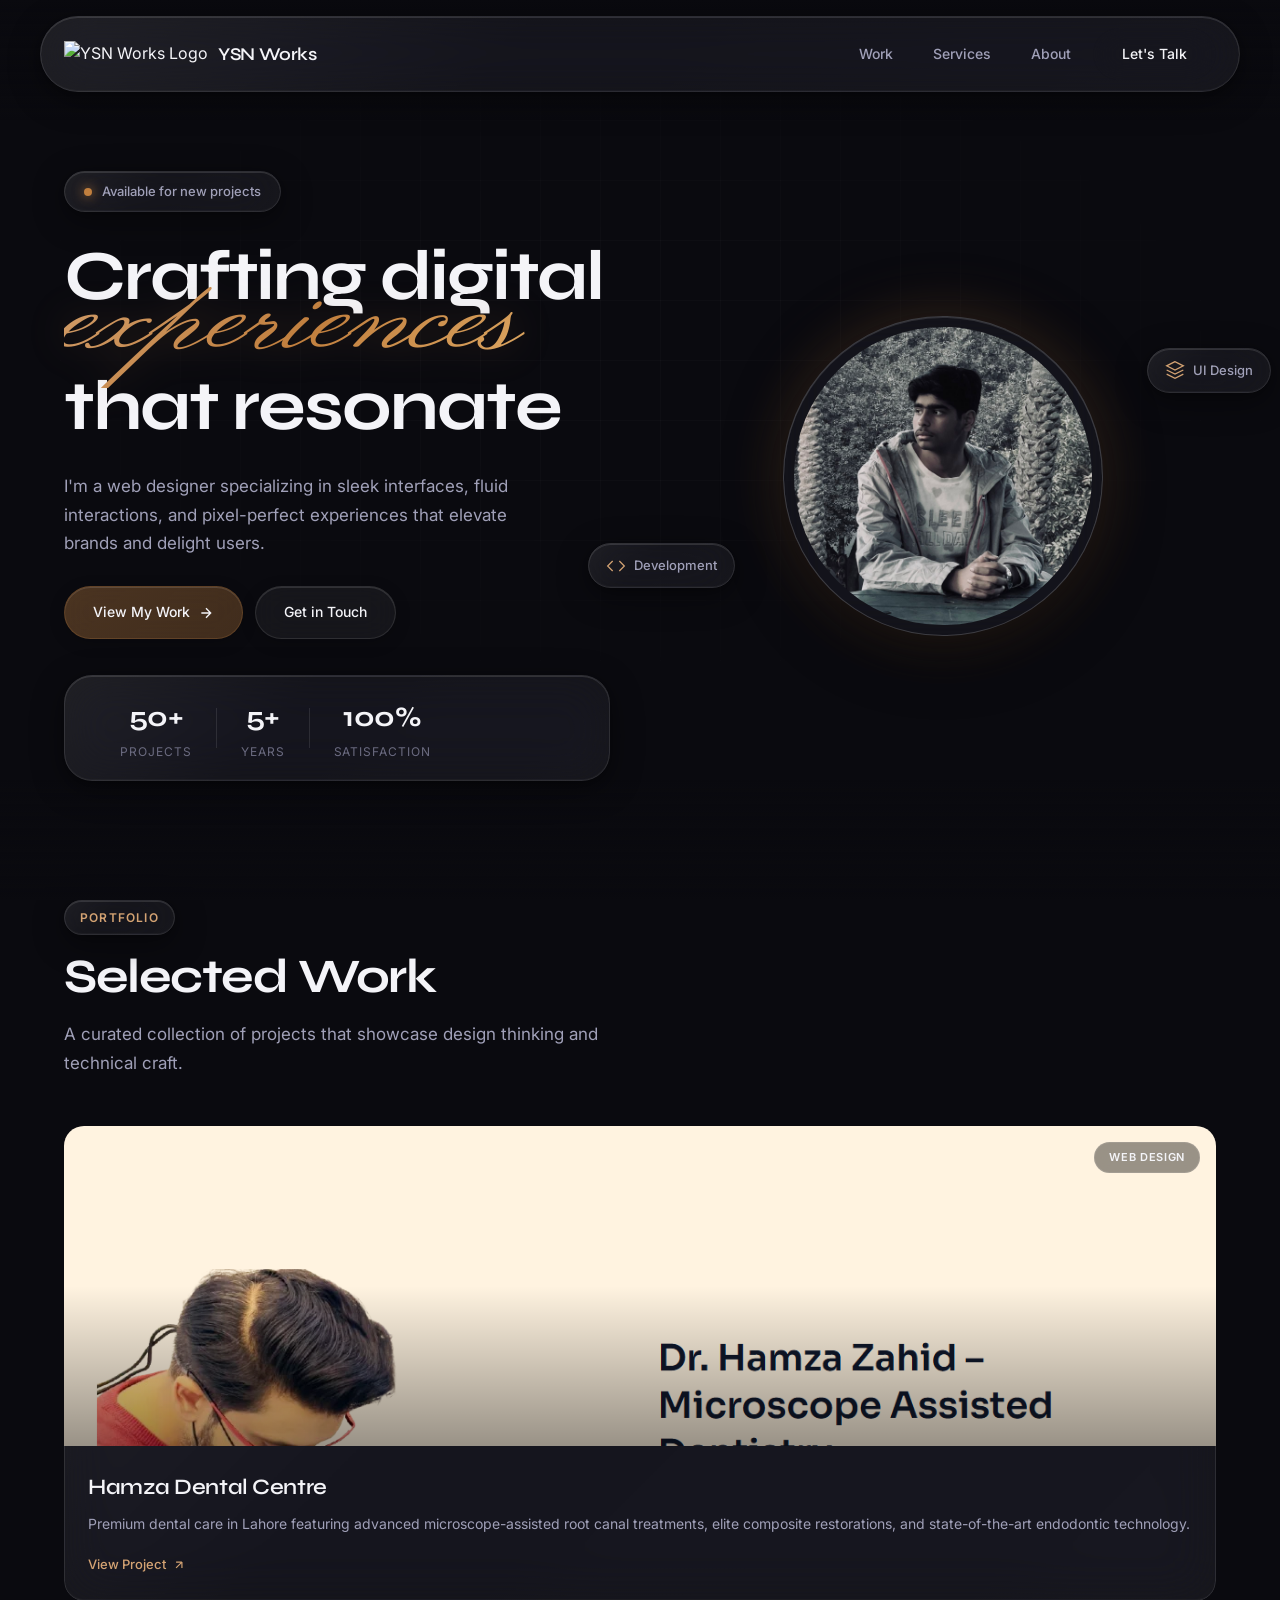
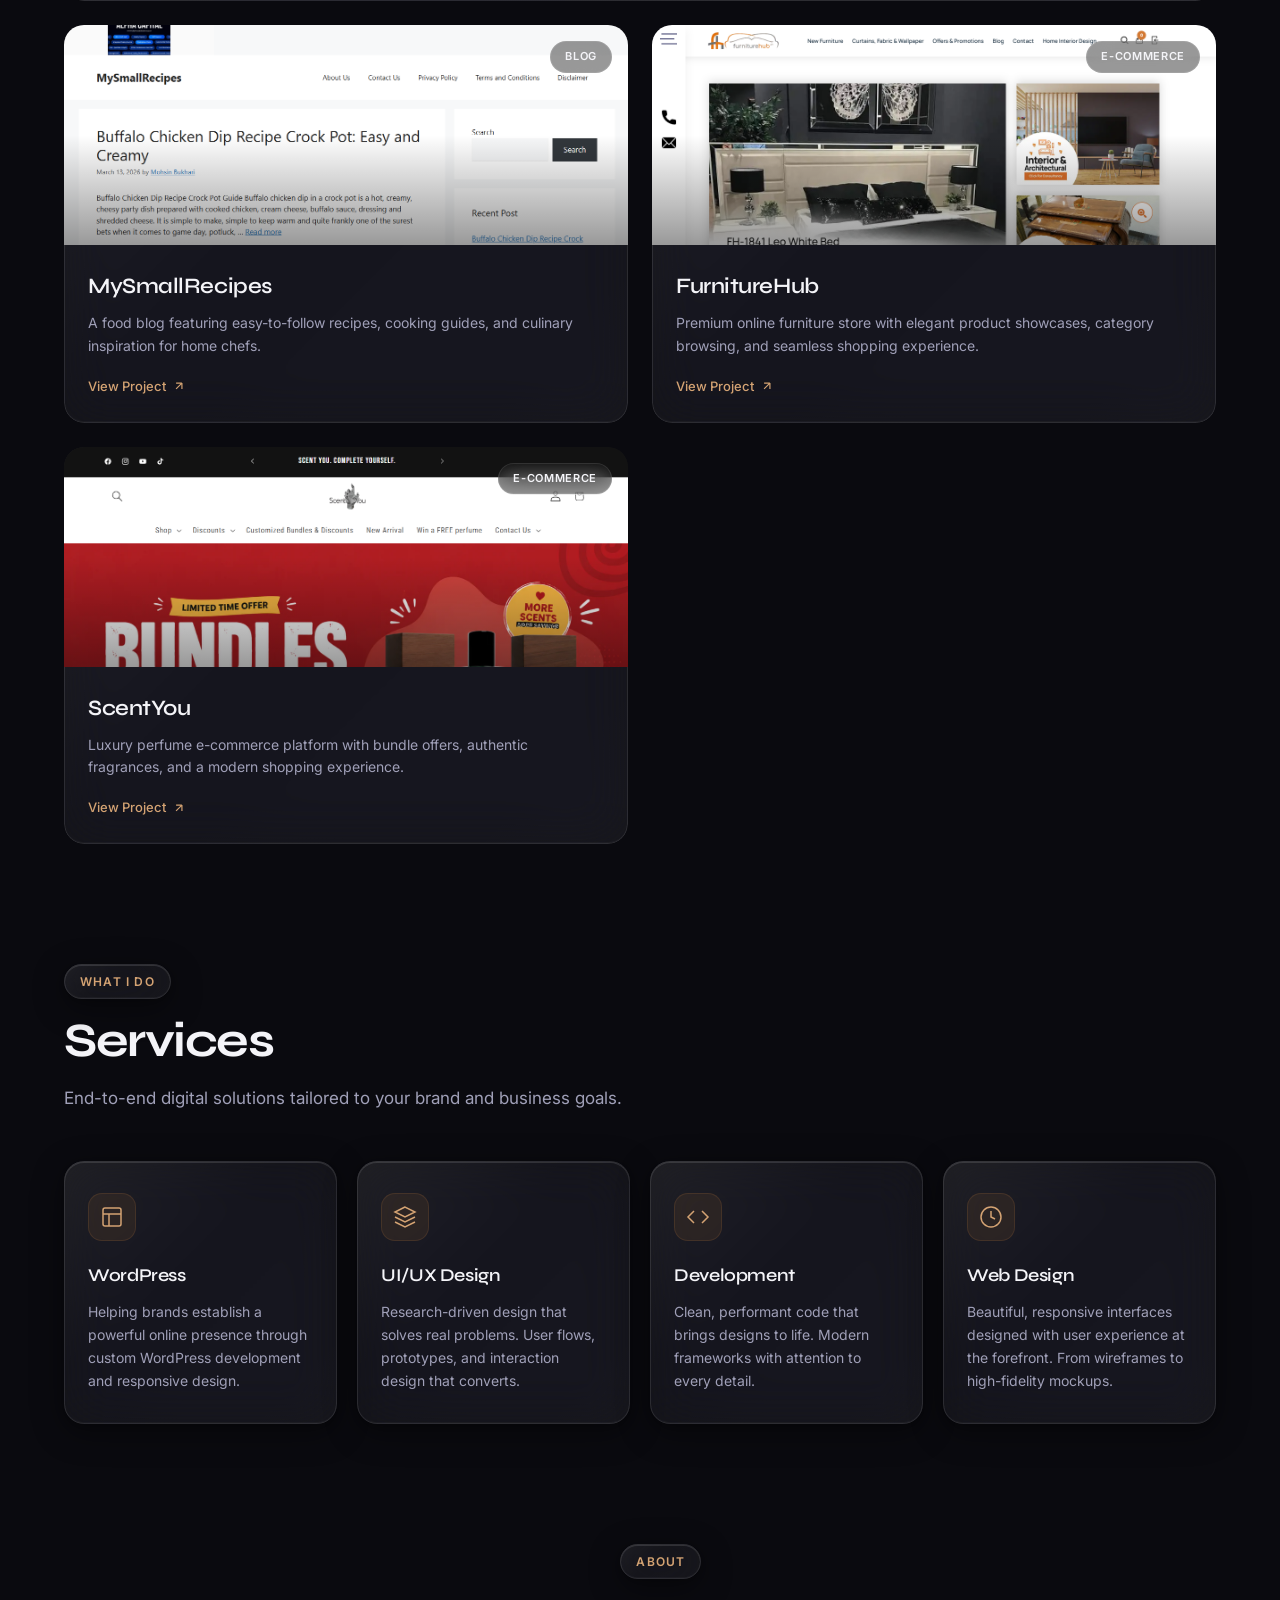
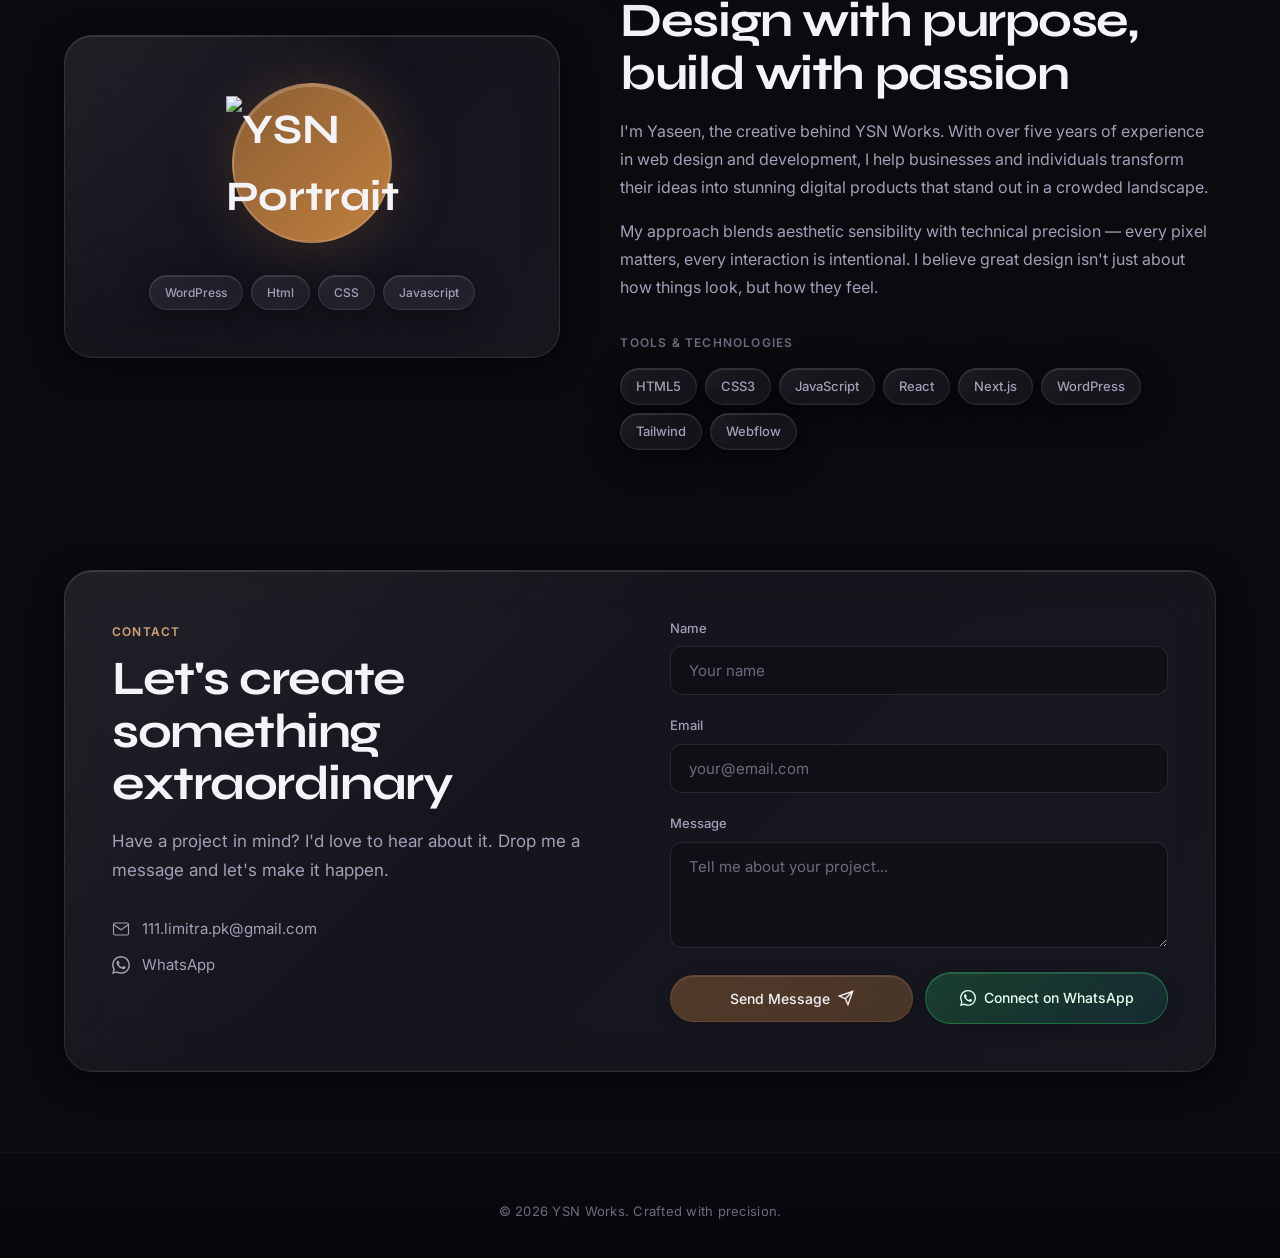
==== commit 40353d95: "Update index.html" ====
--- a/index.html
+++ b/index.html
@@ -6,8 +6,8 @@
   <meta name="viewport" content="width=device-width, initial-scale=1.0">
   <meta name="description" content="YSN Works — Premium web design and digital experiences crafted with precision.">
   <title>YSN Works — WordPress Developer</title>
-  <link rel="icon" type="image/png" href="Favicon.png">
-<link rel="apple-touch-icon" href="Favicon.png">
+  <link rel="icon" type="image/png" href="Favicon.jpeg">
+  <link rel="apple-touch-icon" href="Favicon.jpeg">
   <link rel="preconnect" href="https://fonts.googleapis.com">
   <link rel="preconnect" href="https://fonts.gstatic.com" crossorigin>
   <link
@@ -48,7 +48,7 @@
   <header class="header">
     <nav class="nav glass-panel glass-nav" aria-label="Main navigation">
       <a href="#" class="logo" aria-label="YSN Works home">
-        <span class="logo-mark">Y</span>
+        <img src="Favicon2.jpeg" alt="YSN Works Logo" class="logo-img">
         <span class="logo-text">YSN Works</span>
       </a>
       <!-- <button class="nav-toggle" aria-label="Toggle menu" aria-expanded="false">
@@ -62,7 +62,8 @@
           <li><a href="#work" class="nav-link"><span class="nav-link-text">Work</span></a></li>
           <li><a href="#services" class="nav-link"><span class="nav-link-text">Services</span></a></li>
           <li><a href="#about" class="nav-link"><span class="nav-link-text">About</span></a></li>
-          <li><a href="#contact" class="nav-link nav-cta glass-btn"><span class="nav-link-text">Let's Talk</span></a></li>
+          <li><a href="#contact" class="nav-link nav-cta glass-btn"><span class="nav-link-text">Let's Talk</span></a>
+          </li>
         </ul>
       </div>
     </nav>
@@ -80,7 +81,7 @@
         <h1 class="hero-title">
           <span class="title-line">Crafting digital</span>
           <span class="title-line title-accent">experiences</span>
-          <span class="title-line">that resonate</span>
+          <span class="title-line1">that resonate</span>
         </h1>
         <p class="hero-desc">
           I'm a web designer specializing in sleek interfaces, fluid interactions,
@@ -136,119 +137,131 @@
 
     <!-- Work -->
     <section class="section" id="work">
-  <div class="section-header">
-    <span class="section-tag glass-panel">Portfolio</span>
-    <h2 class="section-title">Selected Work</h2>
-    <p class="section-desc">A curated collection of projects that showcase design thinking and technical craft.</p>
-  </div>
-  <div class="work-grid">
-    
-    <!-- Card 1: Hamza Dental Centre (Featured) -->
-    <article class="glass-panel work-card work-card-featured">
-      <div class="work-image">
-        <img src="img-1.png" alt="Hamza Dental Centre - Microscope Assisted Dentistry" loading="lazy">
-        <div class="work-overlay">
-          <span class="work-tag">Web Design</span>
-        </div>
-        <a href="https://hamzadentalcentre.com/" target="_blank" rel="noopener noreferrer" class="work-view-btn" aria-label="View Hamza Dental Centre project">
-          View Project
-          <svg width="14" height="14" viewBox="0 0 24 24" fill="none" stroke="currentColor" stroke-width="2">
-            <path d="M7 17L17 7M17 7H7M17 7v10" />
-          </svg>
-        </a>
-      </div>
-      <div class="work-info">
-        <h3>Hamza Dental Centre</h3>
-        <p>Premium dental care in Lahore featuring advanced microscope-assisted root canal treatments, elite composite restorations, and state-of-the-art endodontic technology.</p>
-        <a href="https://hamzadentalcentre.com/" target="_blank" rel="noopener noreferrer" class="work-link" aria-label="View Hamza Dental Centre project">
-          View Project
-          <svg width="14" height="14" viewBox="0 0 24 24" fill="none" stroke="currentColor" stroke-width="2">
-            <path d="M7 17L17 7M17 7H7M17 7v10" />
-          </svg>
-        </a>
-      </div>
-    </article>
-
-    <!-- Card 2: MySmallRecipes -->
-    <article class="glass-panel work-card">
-      <div class="work-image">
-        <img src="img-2.png" alt="MySmallRecipes - Food Blog" loading="lazy">
-        <div class="work-overlay">
-          <span class="work-tag">Blog</span>
-        </div>
-        <a href="https://mysmallrecipes.com/" target="_blank" rel="noopener noreferrer" class="work-view-btn" aria-label="View MySmallRecipes project">
-          View Project
-          <svg width="14" height="14" viewBox="0 0 24 24" fill="none" stroke="currentColor" stroke-width="2">
-            <path d="M7 17L17 7M17 7H7M17 7v10" />
-          </svg>
-        </a>
-      </div>
-      <div class="work-info">
-        <h3>MySmallRecipes</h3>
-        <p>A food blog featuring easy-to-follow recipes, cooking guides, and culinary inspiration for home chefs.</p>
-        <a href="https://mysmallrecipes.com/" target="_blank" rel="noopener noreferrer" class="work-link" aria-label="View MySmallRecipes project">
-          View Project
-          <svg width="14" height="14" viewBox="0 0 24 24" fill="none" stroke="currentColor" stroke-width="2">
-            <path d="M7 17L17 7M17 7H7M17 7v10" />
-          </svg>
-        </a>
-      </div>
-    </article>
-
-    <!-- Card 3: FurnitureHub -->
-    <article class="glass-panel work-card">
-      <div class="work-image">
-        <img src="img-3.png" alt="FurnitureHub - Online Furniture Store" loading="lazy">
-        <div class="work-overlay">
-          <span class="work-tag">E-Commerce</span>
-        </div>
-        <a href="https://furniturehub.pk/" target="_blank" rel="noopener noreferrer" class="work-view-btn" aria-label="View FurnitureHub project">
-          View Project
-          <svg width="14" height="14" viewBox="0 0 24 24" fill="none" stroke="currentColor" stroke-width="2">
-            <path d="M7 17L17 7M17 7H7M17 7v10" />
-          </svg>
-        </a>
-      </div>
-      <div class="work-info">
-        <h3>FurnitureHub</h3>
-        <p>Premium online furniture store with elegant product showcases, category browsing, and seamless shopping experience.</p>
-        <a href="https://furniturehub.pk/" target="_blank" rel="noopener noreferrer" class="work-link" aria-label="View FurnitureHub project">
-          View Project
-          <svg width="14" height="14" viewBox="0 0 24 24" fill="none" stroke="currentColor" stroke-width="2">
-            <path d="M7 17L17 7M17 7H7M17 7v10" />
-          </svg>
-        </a>
-      </div>
-    </article>
-
-    <!-- Card 4: ScentYou -->
-    <article class="glass-panel work-card">
-      <div class="work-image">
-        <img src="img-4.png" alt="ScentYou - Perfume Store" loading="lazy">
-        <div class="work-overlay">
-          <span class="work-tag">E-Commerce</span>
-        </div>
-        <a href="https://scentyou.pk/" target="_blank" rel="noopener noreferrer" class="work-view-btn" aria-label="View ScentYou project">
-          View Project
-          <svg width="14" height="14" viewBox="0 0 24 24" fill="none" stroke="currentColor" stroke-width="2">
-            <path d="M7 17L17 7M17 7H7M17 7v10" />
-          </svg>
-        </a>
-      </div>
-      <div class="work-info">
-        <h3>ScentYou</h3>
-        <p>Luxury perfume e-commerce platform with bundle offers, authentic fragrances, and a modern shopping experience.</p>
-        <a href="https://scentyou.pk/" target="_blank" rel="noopener noreferrer" class="work-link" aria-label="View ScentYou project">
-          View Project
-          <svg width="14" height="14" viewBox="0 0 24 24" fill="none" stroke="currentColor" stroke-width="2">
-            <path d="M7 17L17 7M17 7H7M17 7v10" />
-          </svg>
-        </a>
-      </div>
-    </article>
-
-  </div>
-</section>
+      <div class="section-header">
+        <span class="section-tag glass-panel">Portfolio</span>
+        <h2 class="section-title">Selected Work</h2>
+        <p class="section-desc">A curated collection of projects that showcase design thinking and technical craft.</p>
+      </div>
+      <div class="work-grid">
+
+        <!-- Card 1: Hamza Dental Centre (Featured) -->
+        <article class="glass-panel work-card work-card-featured">
+          <div class="work-image">
+            <img src="img-1.png" alt="Hamza Dental Centre - Microscope Assisted Dentistry" loading="lazy">
+            <div class="work-overlay">
+              <span class="work-tag">Web Design</span>
+            </div>
+            <a href="https://hamzadentalcentre.com/" target="_blank" rel="noopener noreferrer" class="work-view-btn"
+              aria-label="View Hamza Dental Centre project">
+              View Project
+              <svg width="14" height="14" viewBox="0 0 24 24" fill="none" stroke="currentColor" stroke-width="2">
+                <path d="M7 17L17 7M17 7H7M17 7v10" />
+              </svg>
+            </a>
+          </div>
+          <div class="work-info">
+            <h3>Hamza Dental Centre</h3>
+            <p>Premium dental care in Lahore featuring advanced microscope-assisted root canal treatments, elite
+              composite restorations, and state-of-the-art endodontic technology.</p>
+            <a href="https://hamzadentalcentre.com/" target="_blank" rel="noopener noreferrer" class="work-link"
+              aria-label="View Hamza Dental Centre project">
+              View Project
+              <svg width="14" height="14" viewBox="0 0 24 24" fill="none" stroke="currentColor" stroke-width="2">
+                <path d="M7 17L17 7M17 7H7M17 7v10" />
+              </svg>
+            </a>
+          </div>
+        </article>
+
+        <!-- Card 2: MySmallRecipes -->
+        <article class="glass-panel work-card">
+          <div class="work-image">
+            <img src="img-2.png" alt="MySmallRecipes - Food Blog" loading="lazy">
+            <div class="work-overlay">
+              <span class="work-tag">Blog</span>
+            </div>
+            <a href="https://mysmallrecipes.com/" target="_blank" rel="noopener noreferrer" class="work-view-btn"
+              aria-label="View MySmallRecipes project">
+              View Project
+              <svg width="14" height="14" viewBox="0 0 24 24" fill="none" stroke="currentColor" stroke-width="2">
+                <path d="M7 17L17 7M17 7H7M17 7v10" />
+              </svg>
+            </a>
+          </div>
+          <div class="work-info">
+            <h3>MySmallRecipes</h3>
+            <p>A food blog featuring easy-to-follow recipes, cooking guides, and culinary inspiration for home chefs.
+            </p>
+            <a href="https://mysmallrecipes.com/" target="_blank" rel="noopener noreferrer" class="work-link"
+              aria-label="View MySmallRecipes project">
+              View Project
+              <svg width="14" height="14" viewBox="0 0 24 24" fill="none" stroke="currentColor" stroke-width="2">
+                <path d="M7 17L17 7M17 7H7M17 7v10" />
+              </svg>
+            </a>
+          </div>
+        </article>
+
+        <!-- Card 3: FurnitureHub -->
+        <article class="glass-panel work-card">
+          <div class="work-image">
+            <img src="img-3.png" alt="FurnitureHub - Online Furniture Store" loading="lazy">
+            <div class="work-overlay">
+              <span class="work-tag">E-Commerce</span>
+            </div>
+            <a href="https://furniturehub.pk/" target="_blank" rel="noopener noreferrer" class="work-view-btn"
+              aria-label="View FurnitureHub project">
+              View Project
+              <svg width="14" height="14" viewBox="0 0 24 24" fill="none" stroke="currentColor" stroke-width="2">
+                <path d="M7 17L17 7M17 7H7M17 7v10" />
+              </svg>
+            </a>
+          </div>
+          <div class="work-info">
+            <h3>FurnitureHub</h3>
+            <p>Premium online furniture store with elegant product showcases, category browsing, and seamless shopping
+              experience.</p>
+            <a href="https://furniturehub.pk/" target="_blank" rel="noopener noreferrer" class="work-link"
+              aria-label="View FurnitureHub project">
+              View Project
+              <svg width="14" height="14" viewBox="0 0 24 24" fill="none" stroke="currentColor" stroke-width="2">
+                <path d="M7 17L17 7M17 7H7M17 7v10" />
+              </svg>
+            </a>
+          </div>
+        </article>
+
+        <!-- Card 4: ScentYou -->
+        <article class="glass-panel work-card">
+          <div class="work-image">
+            <img src="img-4.png" alt="ScentYou - Perfume Store" loading="lazy">
+            <div class="work-overlay">
+              <span class="work-tag">E-Commerce</span>
+            </div>
+            <a href="https://scentyou.pk/" target="_blank" rel="noopener noreferrer" class="work-view-btn"
+              aria-label="View ScentYou project">
+              View Project
+              <svg width="14" height="14" viewBox="0 0 24 24" fill="none" stroke="currentColor" stroke-width="2">
+                <path d="M7 17L17 7M17 7H7M17 7v10" />
+              </svg>
+            </a>
+          </div>
+          <div class="work-info">
+            <h3>ScentYou</h3>
+            <p>Luxury perfume e-commerce platform with bundle offers, authentic fragrances, and a modern shopping
+              experience.</p>
+            <a href="https://scentyou.pk/" target="_blank" rel="noopener noreferrer" class="work-link"
+              aria-label="View ScentYou project">
+              View Project
+              <svg width="14" height="14" viewBox="0 0 24 24" fill="none" stroke="currentColor" stroke-width="2">
+                <path d="M7 17L17 7M17 7H7M17 7v10" />
+              </svg>
+            </a>
+          </div>
+        </article>
+
+      </div>
+    </section>
 
     <!-- Services -->
     <section class="section" id="services">
@@ -266,7 +279,8 @@
             </svg>
           </div>
           <h3>WordPress</h3>
-          <p>Helping brands establish a powerful online presence through custom WordPress development and responsive design.</p>
+          <p>Helping brands establish a powerful online presence through custom WordPress development and responsive
+            design.</p>
         </div>
         <div class="glass-panel service-card">
           <div class="service-icon">
@@ -307,7 +321,7 @@
         <div class="about-visual">
           <div class="glass-panel about-card">
             <div class="about-avatar">
-              <span>YSN</span>
+              <img src="Favicon2.jpeg" alt="YSN Portrait" class="avatar-img">
             </div>
             <div class="about-skills-mini">
               <span class="glass-panel skill-pill">WordPress</span>
@@ -363,16 +377,19 @@
               </svg>
               111.limitra.pk@gmail.com
             </a>
-            <a href="https://wa.me/message/6MF5FBRHGIPXM1" class="contact-link" target="_blank" rel="noopener noreferrer">
+            <a href="https://wa.me/message/6MF5FBRHGIPXM1" class="contact-link" target="_blank"
+              rel="noopener noreferrer">
               <svg width="18" height="18" viewBox="0 0 24 24" fill="currentColor" aria-hidden="true">
-                <path d="M17.472 14.382c-.297-.149-1.758-.867-2.03-.967-.273-.099-.471-.148-.67.15-.197.297-.767.966-.94 1.164-.173.199-.347.223-.644.075-.297-.15-1.255-.463-2.39-1.475-.883-.788-1.48-1.761-1.653-2.059-.173-.297-.018-.458.13-.606.134-.133.298-.347.446-.52.149-.174.198-.298.298-.497.099-.198.05-.371-.025-.52-.075-.149-.669-1.612-.916-2.207-.242-.579-.487-.5-.669-.51-.173-.008-.371-.01-.57-.01-.198 0-.52.074-.792.372-.272.297-1.04 1.016-1.04 2.479 0 1.462 1.065 2.875 1.213 3.074.149.198 2.096 3.2 5.077 4.487.709.306 1.262.489 1.694.625.712.227 1.36.195 1.871.118.571-.085 1.758-.719 2.006-1.413.248-.694.248-1.289.173-1.413-.074-.124-.272-.198-.57-.347m-5.421 7.403h-.004a9.87 9.87 0 01-5.031-1.378l-.361-.214-3.741.982.998-3.648-.235-.374a9.86 9.86 0 01-1.51-5.26c.001-5.45 4.436-9.884 9.888-9.884 2.64 0 5.122 1.03 6.988 2.898a9.825 9.825 0 012.893 6.994c-.003 5.45-4.435 9.884-9.885 9.884m8.413-18.297A11.815 11.815 0 0012.05 0C5.495 0 .16 5.335.157 11.892c0 2.096.547 4.142 1.588 5.945L.057 24l6.305-1.654a11.882 11.882 0 005.683 1.448h.005c6.554 0 11.89-5.335 11.893-11.893a11.821 11.821 0 00-3.48-8.413z"/>
+                <path
+                  d="M17.472 14.382c-.297-.149-1.758-.867-2.03-.967-.273-.099-.471-.148-.67.15-.197.297-.767.966-.94 1.164-.173.199-.347.223-.644.075-.297-.15-1.255-.463-2.39-1.475-.883-.788-1.48-1.761-1.653-2.059-.173-.297-.018-.458.13-.606.134-.133.298-.347.446-.52.149-.174.198-.298.298-.497.099-.198.05-.371-.025-.52-.075-.149-.669-1.612-.916-2.207-.242-.579-.487-.5-.669-.51-.173-.008-.371-.01-.57-.01-.198 0-.52.074-.792.372-.272.297-1.04 1.016-1.04 2.479 0 1.462 1.065 2.875 1.213 3.074.149.198 2.096 3.2 5.077 4.487.709.306 1.262.489 1.694.625.712.227 1.36.195 1.871.118.571-.085 1.758-.719 2.006-1.413.248-.694.248-1.289.173-1.413-.074-.124-.272-.198-.57-.347m-5.421 7.403h-.004a9.87 9.87 0 01-5.031-1.378l-.361-.214-3.741.982.998-3.648-.235-.374a9.86 9.86 0 01-1.51-5.26c.001-5.45 4.436-9.884 9.888-9.884 2.64 0 5.122 1.03 6.988 2.898a9.825 9.825 0 012.893 6.994c-.003 5.45-4.435 9.884-9.885 9.884m8.413-18.297A11.815 11.815 0 0012.05 0C5.495 0 .16 5.335.157 11.892c0 2.096.547 4.142 1.588 5.945L.057 24l6.305-1.654a11.882 11.882 0 005.683 1.448h.005c6.554 0 11.89-5.335 11.893-11.893a11.821 11.821 0 00-3.48-8.413z" />
               </svg>
               WhatsApp
             </a>
           </div>
         </div>
         <form class="contact-form" aria-label="Contact form" novalidate>
-          <input type="checkbox" name="botcheck" class="form-botcheck" tabindex="-1" autocomplete="off" aria-hidden="true">
+          <input type="checkbox" name="botcheck" class="form-botcheck" tabindex="-1" autocomplete="off"
+            aria-hidden="true">
           <div class="form-group">
             <label for="name">Name</label>
             <input type="text" id="name" name="name" placeholder="Your name" required>
@@ -389,18 +406,16 @@
           <div class="form-actions">
             <button type="submit" class="glass-btn glass-btn-primary form-submit" id="contact-submit">
               <span class="btn-label">Send Message</span>
-              <svg class="btn-icon" width="16" height="16" viewBox="0 0 24 24" fill="none" stroke="currentColor" stroke-width="2" aria-hidden="true">
+              <svg class="btn-icon" width="16" height="16" viewBox="0 0 24 24" fill="none" stroke="currentColor"
+                stroke-width="2" aria-hidden="true">
                 <path d="M22 2L11 13M22 2l-7 20-4-9-9-4 20-7z" />
               </svg>
             </button>
-            <a
-              href="https://wa.me/message/6MF5FBRHGIPXM1"
-              class="glass-btn whatsapp-btn"
-              target="_blank"
-              rel="noopener noreferrer"
-            >
+            <a href="https://wa.me/message/6MF5FBRHGIPXM1" class="glass-btn whatsapp-btn" target="_blank"
+              rel="noopener noreferrer">
               <svg class="btn-icon" width="16" height="16" viewBox="0 0 24 24" fill="currentColor" aria-hidden="true">
-                <path d="M17.472 14.382c-.297-.149-1.758-.867-2.03-.967-.273-.099-.471-.148-.67.15-.197.297-.767.966-.94 1.164-.173.199-.347.223-.644.075-.297-.15-1.255-.463-2.39-1.475-.883-.788-1.48-1.761-1.653-2.059-.173-.297-.018-.458.13-.606.134-.133.298-.347.446-.52.149-.174.198-.298.298-.497.099-.198.05-.371-.025-.52-.075-.149-.669-1.612-.916-2.207-.242-.579-.487-.5-.669-.51-.173-.008-.371-.01-.57-.01-.198 0-.52.074-.792.372-.272.297-1.04 1.016-1.04 2.479 0 1.462 1.065 2.875 1.213 3.074.149.198 2.096 3.2 5.077 4.487.709.306 1.262.489 1.694.625.712.227 1.36.195 1.871.118.571-.085 1.758-.719 2.006-1.413.248-.694.248-1.289.173-1.413-.074-.124-.272-.198-.57-.347m-5.421 7.403h-.004a9.87 9.87 0 01-5.031-1.378l-.361-.214-3.741.982.998-3.648-.235-.374a9.86 9.86 0 01-1.51-5.26c.001-5.45 4.436-9.884 9.888-9.884 2.64 0 5.122 1.03 6.988 2.898a9.825 9.825 0 012.893 6.994c-.003 5.45-4.435 9.884-9.885 9.884m8.413-18.297A11.815 11.815 0 0012.05 0C5.495 0 .16 5.335.157 11.892c0 2.096.547 4.142 1.588 5.945L.057 24l6.305-1.654a11.882 11.882 0 005.683 1.448h.005c6.554 0 11.89-5.335 11.893-11.893a11.821 11.821 0 00-3.48-8.413z"/>
+                <path
+                  d="M17.472 14.382c-.297-.149-1.758-.867-2.03-.967-.273-.099-.471-.148-.67.15-.197.297-.767.966-.94 1.164-.173.199-.347.223-.644.075-.297-.15-1.255-.463-2.39-1.475-.883-.788-1.48-1.761-1.653-2.059-.173-.297-.018-.458.13-.606.134-.133.298-.347.446-.52.149-.174.198-.298.298-.497.099-.198.05-.371-.025-.52-.075-.149-.669-1.612-.916-2.207-.242-.579-.487-.5-.669-.51-.173-.008-.371-.01-.57-.01-.198 0-.52.074-.792.372-.272.297-1.04 1.016-1.04 2.479 0 1.462 1.065 2.875 1.213 3.074.149.198 2.096 3.2 5.077 4.487.709.306 1.262.489 1.694.625.712.227 1.36.195 1.871.118.571-.085 1.758-.719 2.006-1.413.248-.694.248-1.289.173-1.413-.074-.124-.272-.198-.57-.347m-5.421 7.403h-.004a9.87 9.87 0 01-5.031-1.378l-.361-.214-3.741.982.998-3.648-.235-.374a9.86 9.86 0 01-1.51-5.26c.001-5.45 4.436-9.884 9.888-9.884 2.64 0 5.122 1.03 6.988 2.898a9.825 9.825 0 012.893 6.994c-.003 5.45-4.435 9.884-9.885 9.884m8.413-18.297A11.815 11.815 0 0012.05 0C5.495 0 .16 5.335.157 11.892c0 2.096.547 4.142 1.588 5.945L.057 24l6.305-1.654a11.882 11.882 0 005.683 1.448h.005c6.554 0 11.89-5.335 11.893-11.893a11.821 11.821 0 00-3.48-8.413z" />
               </svg>
               <span class="btn-label">Connect on WhatsApp</span>
             </a>
@@ -419,4 +434,4 @@
   <script src="main.js"></script>
 </body>
 
-</html>+</html>
--- a/styles.css
+++ b/styles.css
@@ -1550,4 +1550,4 @@
   html {
     scroll-behavior: auto;
   }
-}+}
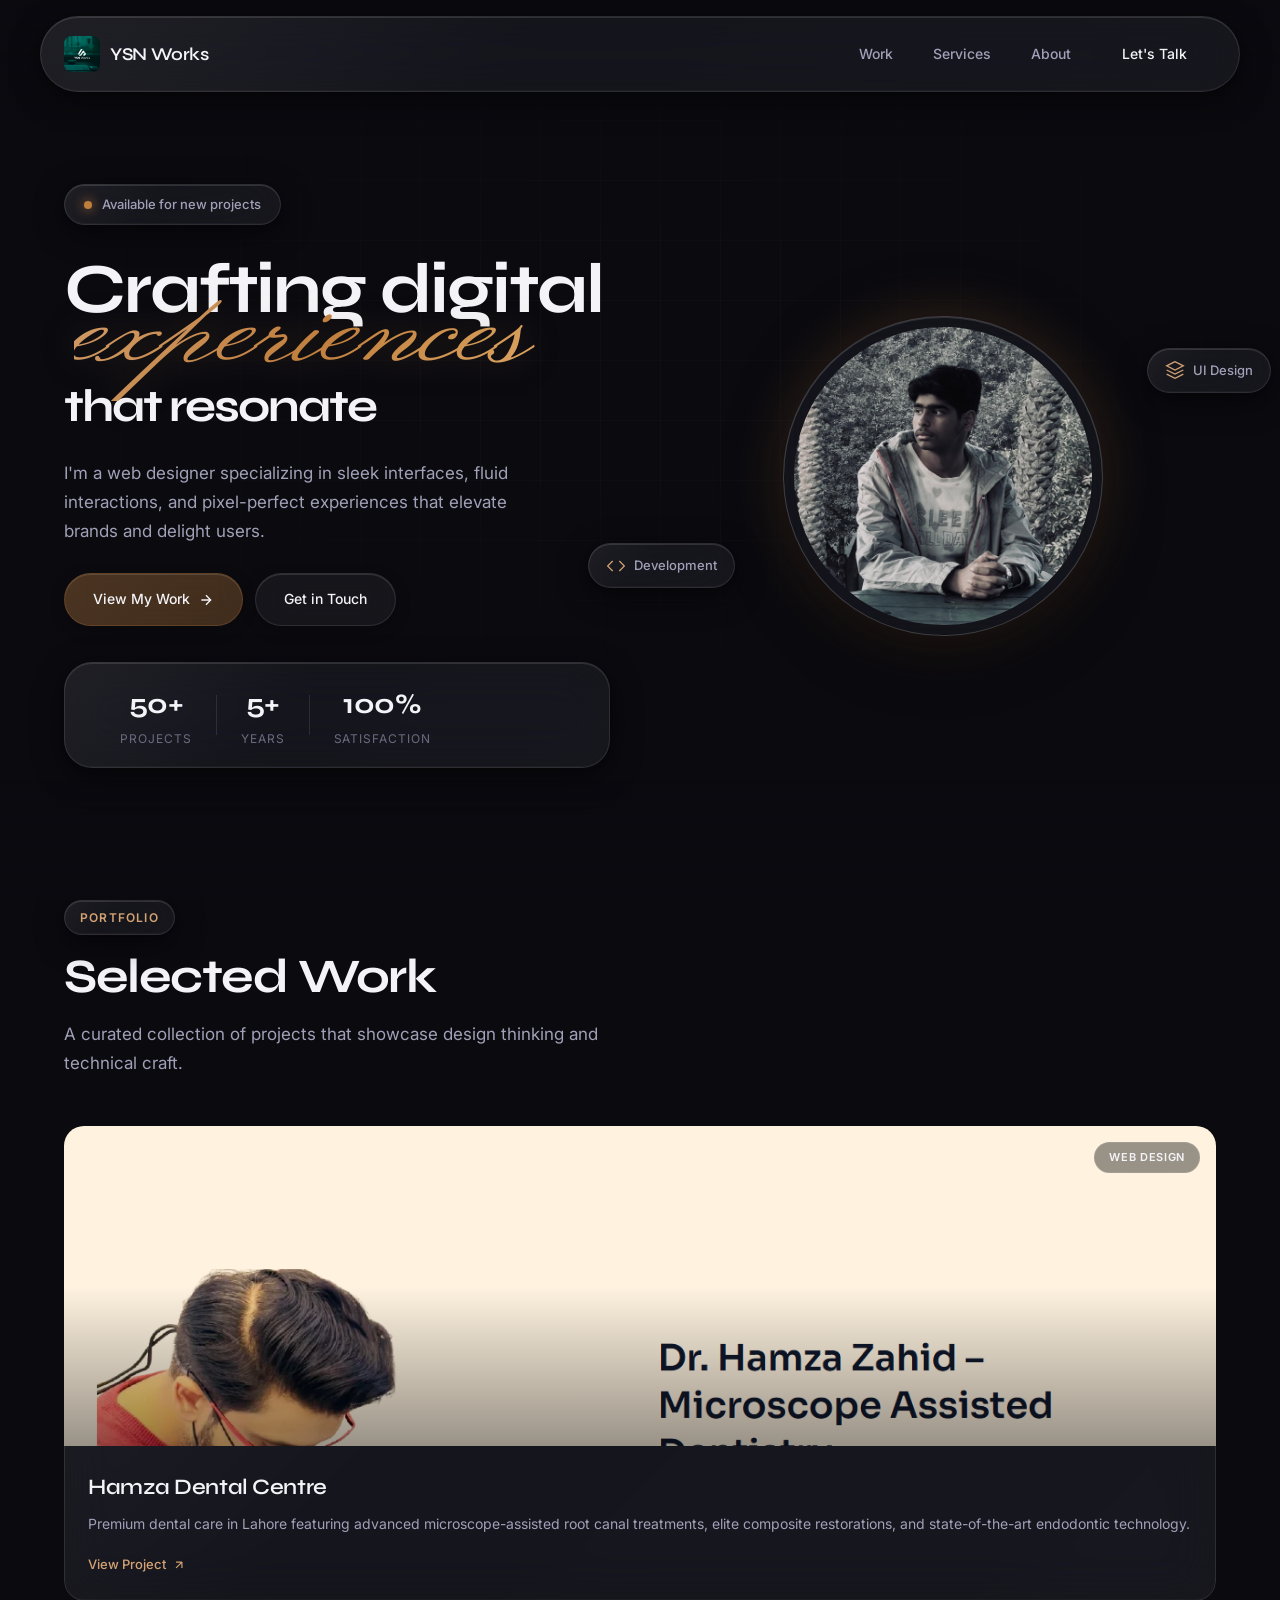
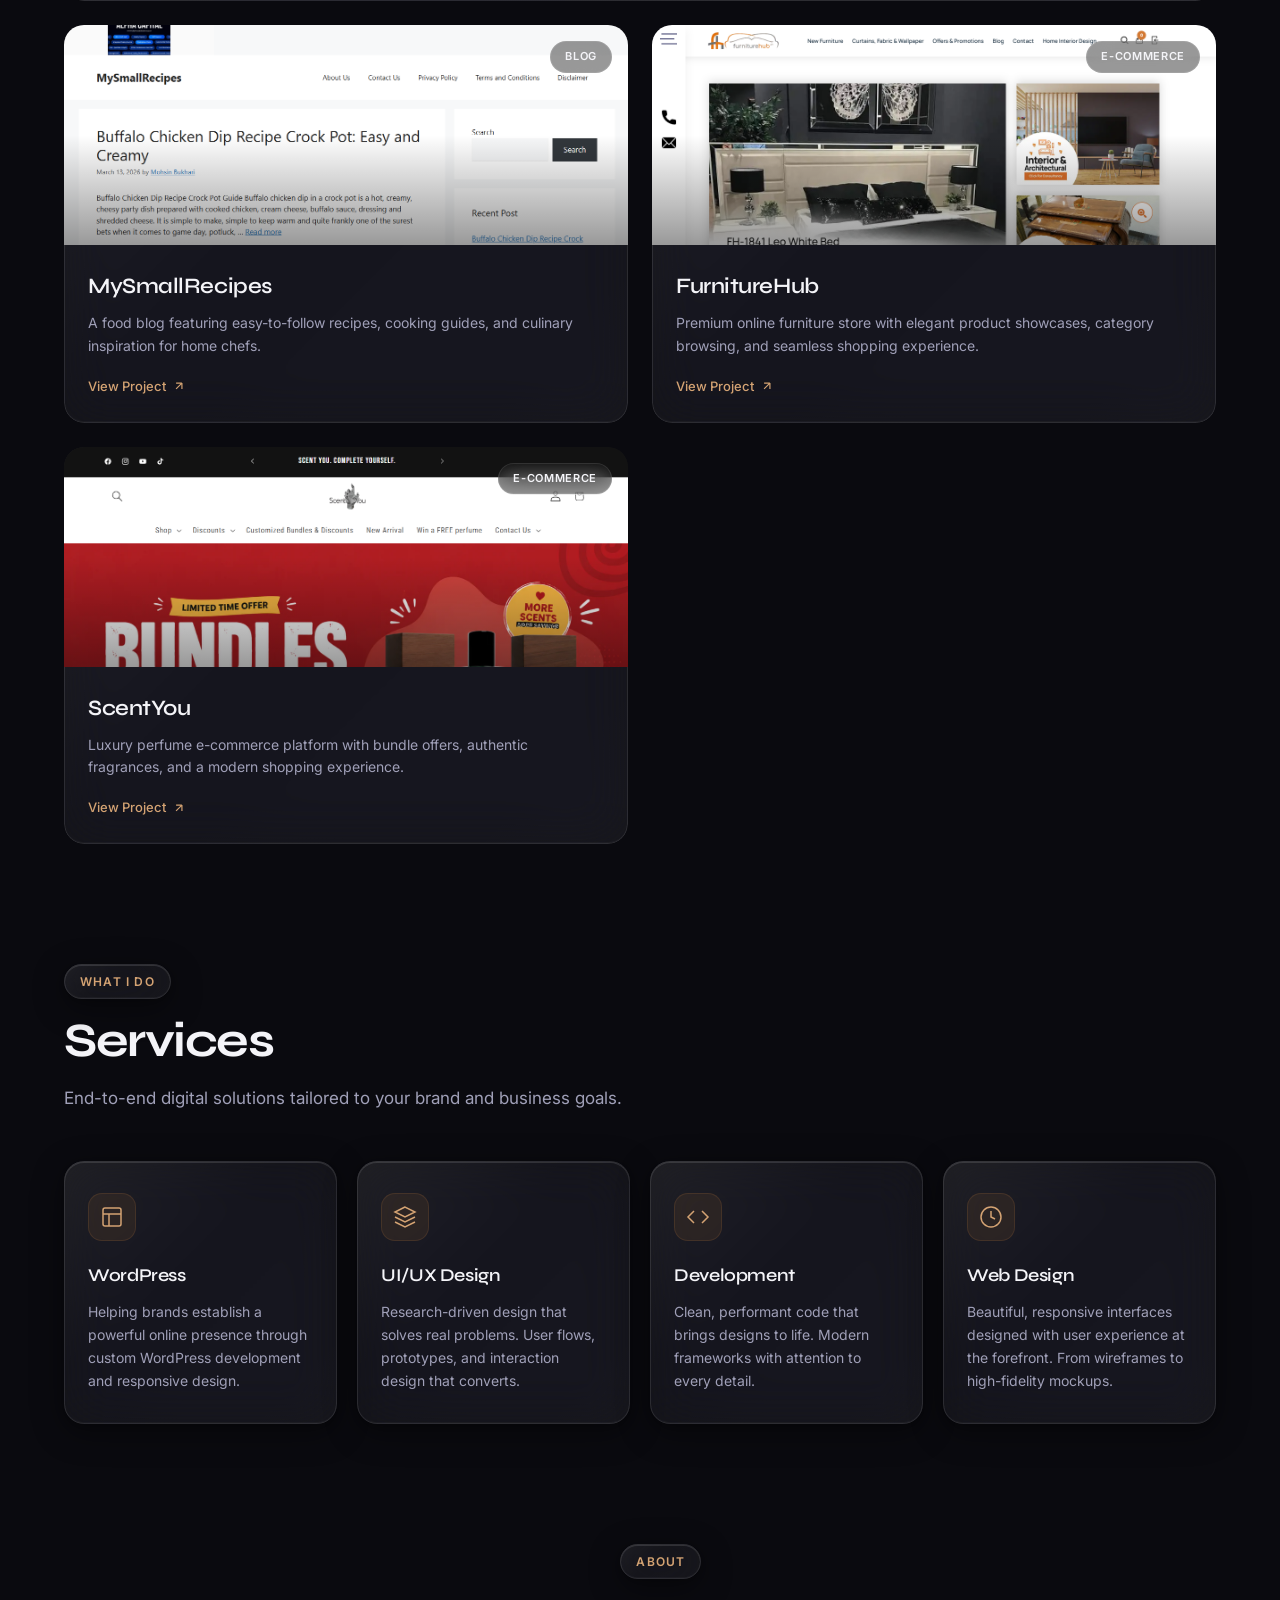
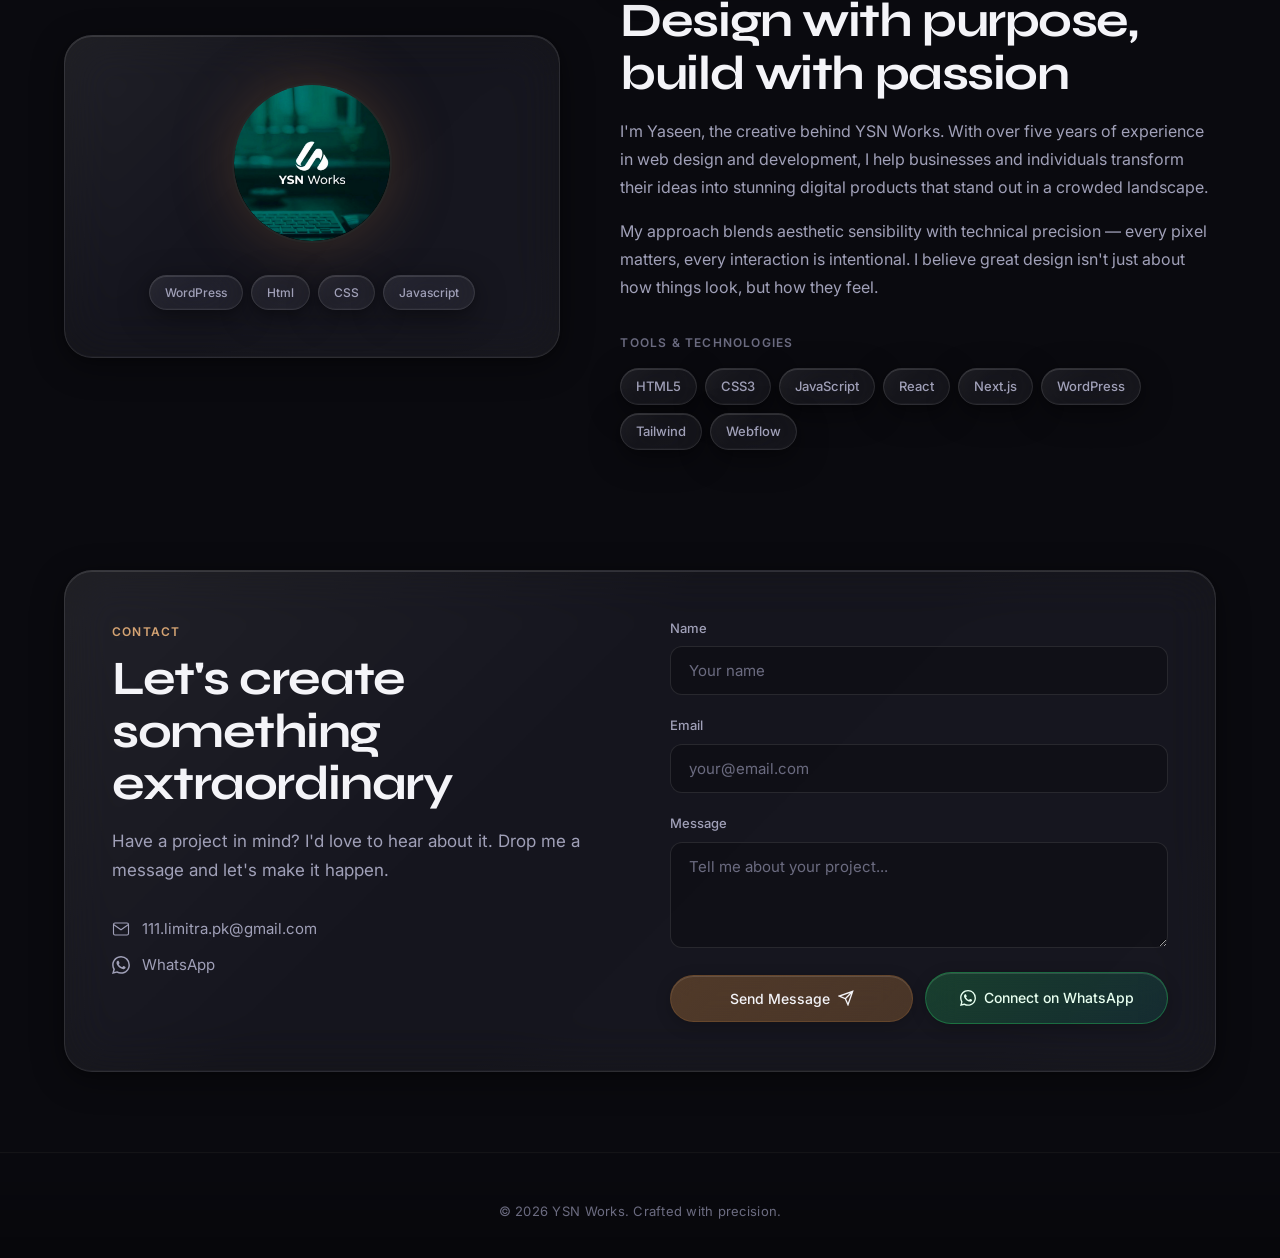
==== commit 4d722e47: "Update index.html" ====
--- a/index.html
+++ b/index.html
@@ -6,8 +6,8 @@
   <meta name="viewport" content="width=device-width, initial-scale=1.0">
   <meta name="description" content="YSN Works — Premium web design and digital experiences crafted with precision.">
   <title>YSN Works — WordPress Developer</title>
-  <link rel="icon" type="image/png" href="Favicon.jpeg">
-  <link rel="apple-touch-icon" href="Favicon.jpeg">
+  <link rel="icon" type="image/png" href="Favicon2.jpeg">
+  <link rel="apple-touch-icon" href="Favicon2.jpeg">
   <link rel="preconnect" href="https://fonts.googleapis.com">
   <link rel="preconnect" href="https://fonts.gstatic.com" crossorigin>
   <link
--- a/styles.css
+++ b/styles.css
@@ -278,6 +278,13 @@
   background: linear-gradient(135deg, var(--accent), var(--accent-secondary));
   border-radius: 10px;
   color: white;
+}
+
+.logo-img {
+  width: 36px;          
+  height: 36px;         
+  object-fit: contain; 
+  border-radius: 8px;   
 }
 
 .logo-text {
@@ -578,8 +585,16 @@
   z-index: 1;
 }
 
+.title-line1 {
+  display: block;
+  position: relative;
+  font-size: 0.65em;
+  z-index: 1;
+}
+
 .title-accent {
   position: relative;
+  left: 10px;
   z-index: 2;
   display: block;
   font-family: 'Monsieur La Doulaise', cursive;
@@ -1117,14 +1132,20 @@
   display: flex;
   align-items: center;
   justify-content: center;
-  font-family: var(--font-display);
-  font-size: 42px;
-  font-weight: 700;
-  background: linear-gradient(135deg, var(--accent), var(--accent-secondary));
+  overflow: hidden; /* Yeh line zaroor add karein taaki image circle se bahar na nikle */
+  background: #000;
   box-shadow:
     0 0 60px var(--accent-glow),
     inset 0 2px 0 rgba(255, 255, 255, 0.2);
   border: 2px solid rgba(255, 255, 255, 0.15);
+}
+
+/* 2. Yeh naya CSS code add karein */
+.avatar-img {
+  width: 100%;
+  height: 100%;
+  object-fit: cover; /* Isse image bina stretch (khinche) hue poore circle me fit ho jayegi */
+  border-radius: 50%;
 }
 
 .about-skills-mini {
